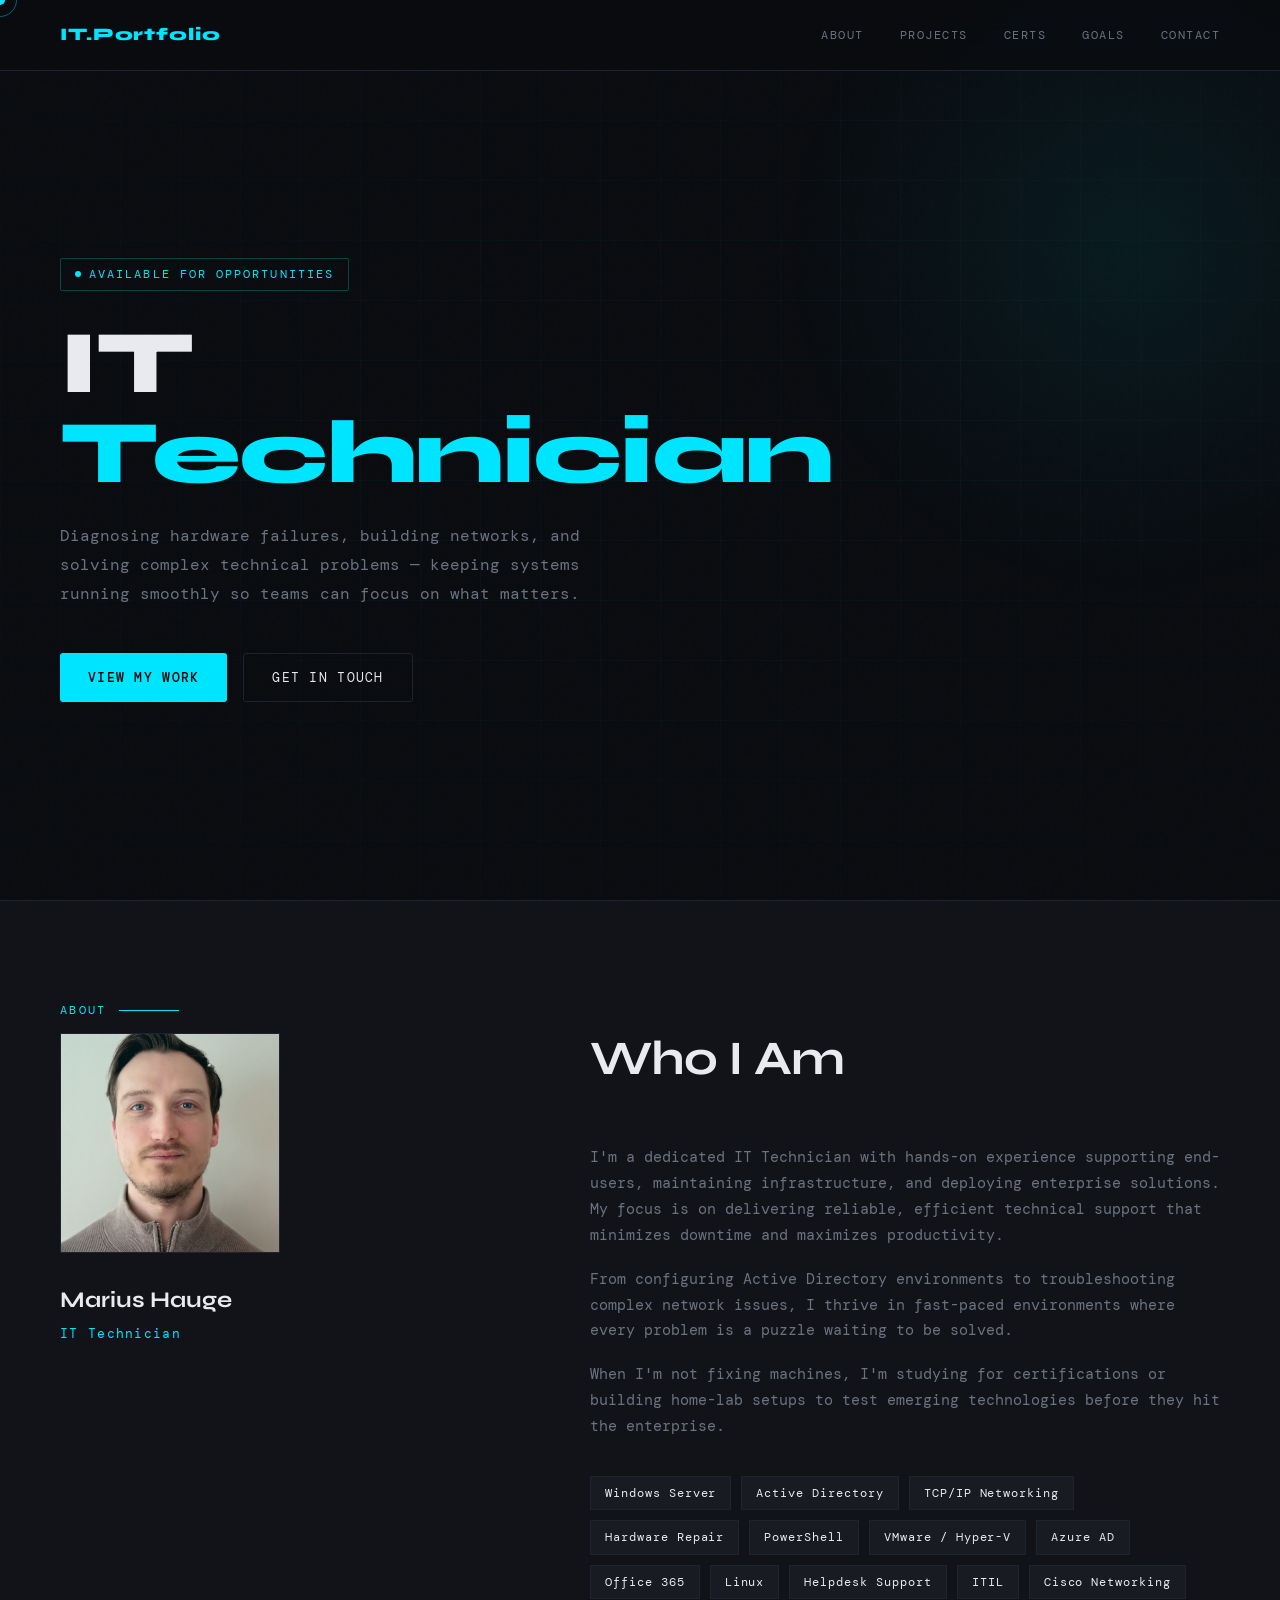
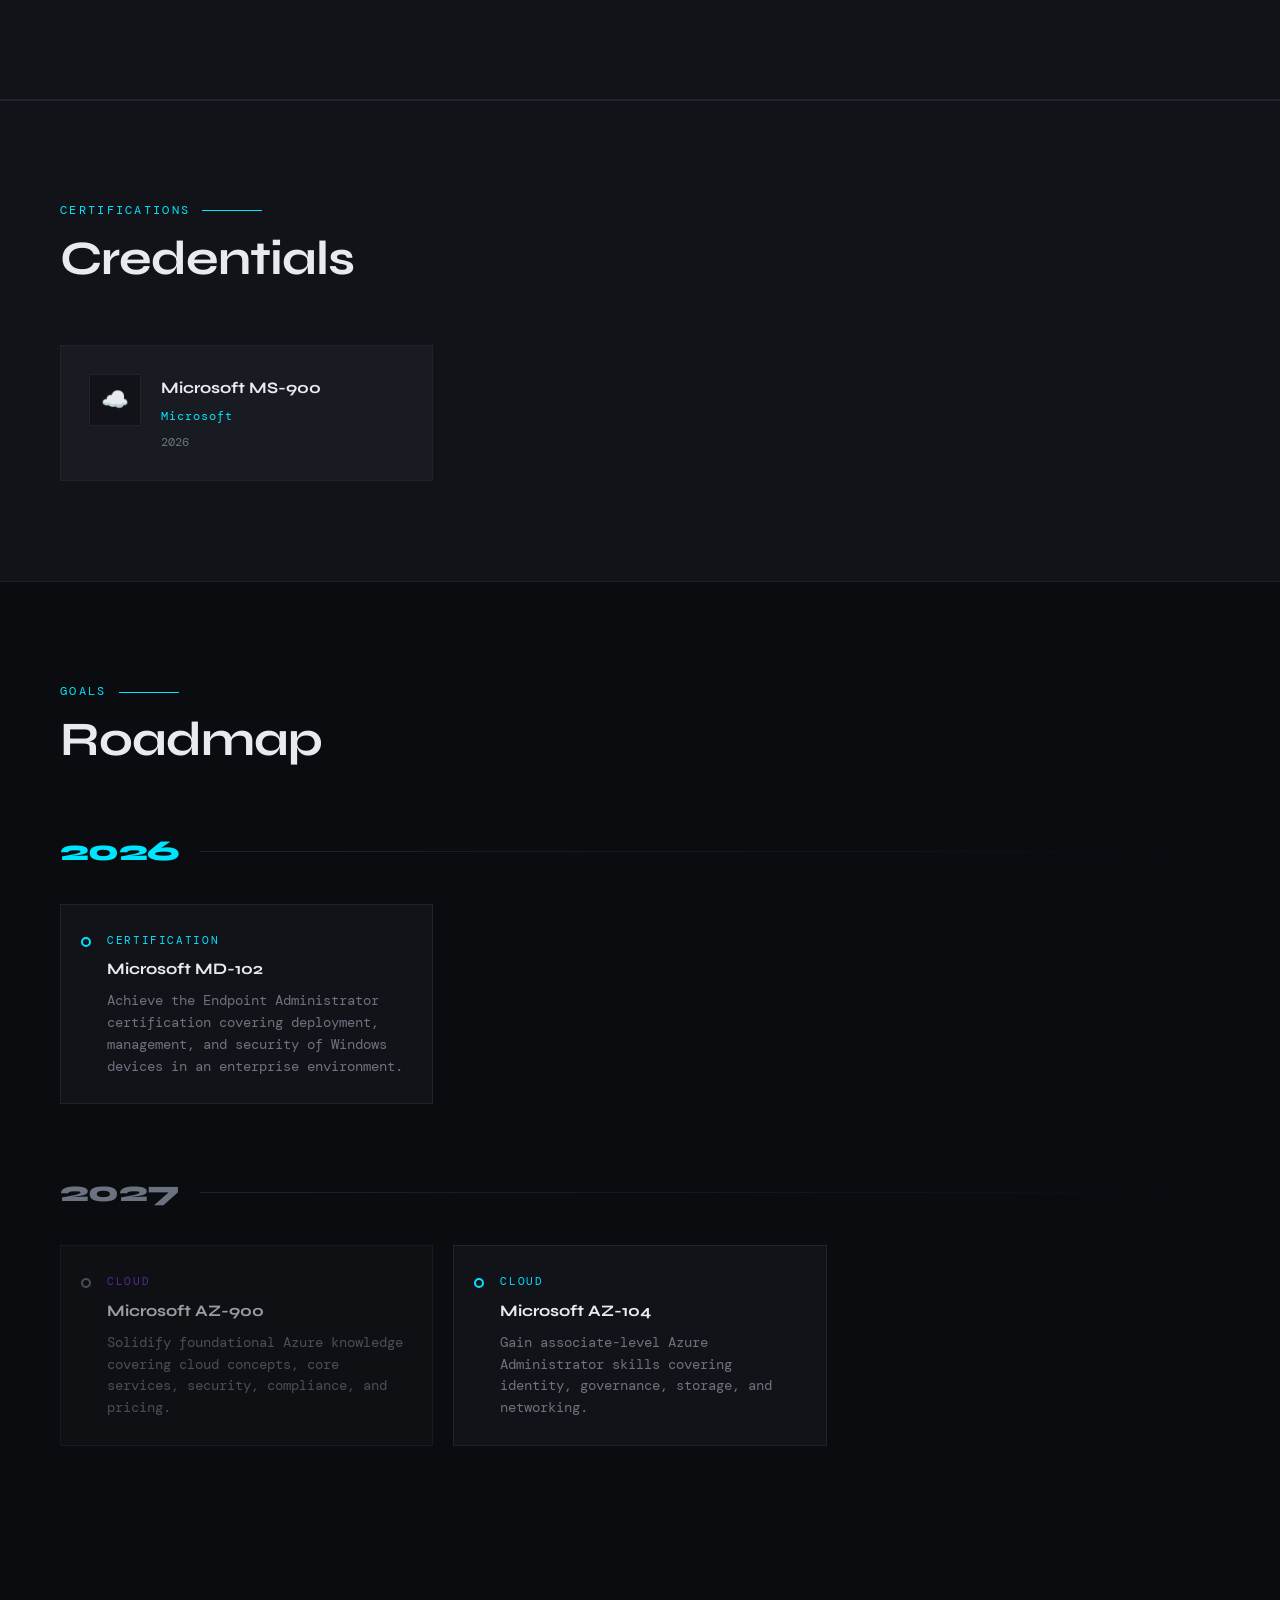
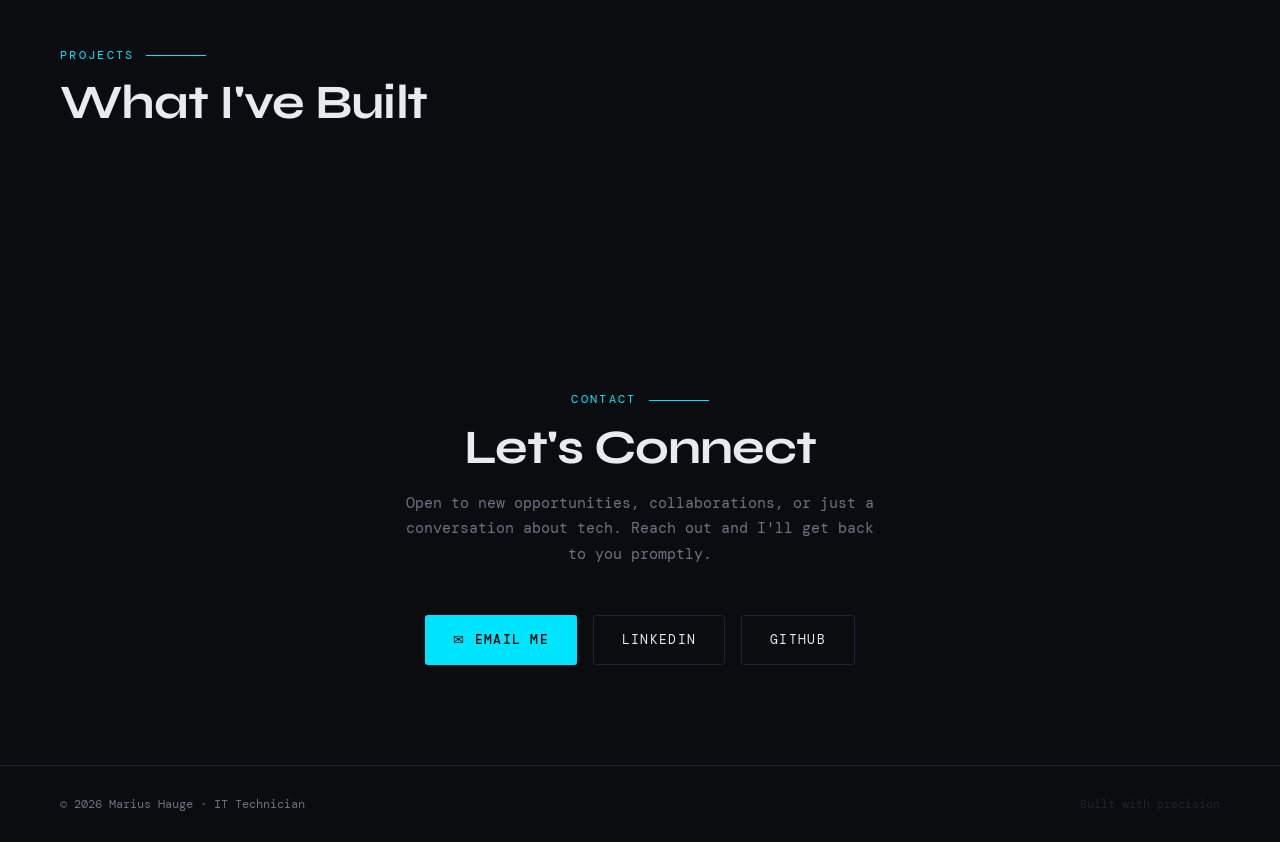
==== index.html @ 4e8713cf "Add files via upload" ====
<!DOCTYPE html>
<html lang="en">
<head>
  <meta charset="UTF-8" />
  <meta name="viewport" content="width=device-width, initial-scale=1.0"/>
  <title>IT Portfolio</title>
  <link rel="preconnect" href="https://fonts.googleapis.com">
  <link rel="preconnect" href="https://fonts.gstatic.com" crossorigin>
  <link href="https://fonts.googleapis.com/css2?family=Syne:wght@400;600;700;800&family=DM+Mono:wght@300;400;500&display=swap" rel="stylesheet">
  <link rel="stylesheet" href="style.css">
  <title>The Life of Marius</title>
  <!-- Change "your-image.png" to your actual filename -->
  <link rel="icon" type="image/x-icon" href="bilder/logo.png">
</head>
<body>

  

  <div class="cursor" id="cursor"></div>
  <div class="cursor-ring" id="cursorRing"></div>

 <!-- NAV -->
  <nav>
    <div class="nav-logo">IT.Portfolio</div>
    <ul class="nav-links">
      <li><a href="#about">About</a></li>
      <li><a href="#projects">Projects</a></li>
      <li><a href="#certificates">Certs</a></li>
      <li><a href="#goals">Goals</a></li>
      <li><a href="#contact">Contact</a></li>
    </ul>
  </nav>

  <!-- HERO -->
  <section id="hero">
    <div class="hero-grid-bg"></div>
    <div class="hero-glow"></div>
    <div class="hero-content">
      <div class="hero-tag">Available for opportunities</div>
      <h1>IT<br><span>Technician</span></h1>
      <p class="hero-sub">
        Diagnosing hardware failures, building networks, and solving complex technical problems — keeping systems running smoothly so teams can focus on what matters.
      </p>
      <div class="hero-ctas">
        <a href="#projects" class="btn btn-primary">View My Work</a>
        <a href="#contact" class="btn btn-ghost">Get in Touch</a>
      </div>
    </div>
  </section>

  <!-- ABOUT -->
  <section id="about">
    <div class="section-label">About</div>
    <div class="about-layout">
      <div class="about-left fade-up">
        <div class="avatar-box">
          <div class="avatar-placeholder"> <img src="bilder/meg.png"> </div>
        </div>
        <div class="about-name">Marius Hauge</div>
        <div class="about-title">IT Technician</div>
      </div>
      <div class="about-right fade-up">
        <h2>Who I Am</h2>
        <p>
          I'm a dedicated IT Technician with hands-on experience supporting end-users, maintaining infrastructure, and deploying enterprise solutions. My focus is on delivering reliable, efficient technical support that minimizes downtime and maximizes productivity.
        </p>
        <p>
          From configuring Active Directory environments to troubleshooting complex network issues, I thrive in fast-paced environments where every problem is a puzzle waiting to be solved.
        </p>
        <p>
          When I'm not fixing machines, I'm studying for certifications or building home-lab setups to test emerging technologies before they hit the enterprise.
        </p>
        <div class="skills-grid">
          <span class="skill-tag">Windows Server</span>
          <span class="skill-tag">Active Directory</span>
          <span class="skill-tag">TCP/IP Networking</span>
          <span class="skill-tag">Hardware Repair</span>
          <span class="skill-tag">PowerShell</span>
          <span class="skill-tag">VMware / Hyper-V</span>
          <span class="skill-tag">Azure AD</span>
          <span class="skill-tag">Office 365</span>
          <span class="skill-tag">Linux</span>
          <span class="skill-tag">Helpdesk Support</span>
          <span class="skill-tag">ITIL</span>
          <span class="skill-tag">Cisco Networking</span>
        </div>
      </div>
    </div>
  </section>


  <!-- CERTIFICATES -->
  <section id="certificates">
    <div class="section-label">Certifications</div>
    <h2>Credentials</h2>
    <div class="certs-grid">

      <!-- <div class="cert-card fade-up">
        <div class="cert-badge">🏆</div>
        <div class="cert-info">
          <h3>CompTIA A+</h3>
          <div class="cert-issuer">CompTIA</div>
          <div class="cert-year">2022</div>
        </div>
      </div> -->

      <!-- <div class="cert-card fade-up">
        <div class="cert-badge">🌐</div>
        <div class="cert-info">
          <h3>CompTIA Network+</h3>
          <div class="cert-issuer">CompTIA</div>
          <div class="cert-year">2022</div>
        </div>
      </div> -->

      <!-- <div class="cert-card fade-up">
        <div class="cert-badge">🔐</div>
        <div class="cert-info">
          <h3>CompTIA Security+</h3>
          <div class="cert-issuer">CompTIA</div>
          <div class="cert-year">2023</div>
        </div> 
      </div> -->

      <div class="cert-card fade-up">
        <div class="cert-badge">☁️</div>
        <div class="cert-info">
          <h3>Microsoft MS-900</h3>
          <div class="cert-issuer">Microsoft</div>
          <div class="cert-year">2026</div>
        </div>
      </div>

      <!-- <div class="cert-card fade-up">
        <div class="cert-badge">🖥️</div>
        <div class="cert-info">
          <h3>Microsoft MD-102</h3>
          <div class="cert-issuer">Microsoft</div>
          <div class="cert-year">2024</div>
        </div>
      </div> -->

     <!-- <div class="cert-card fade-up">
        <div class="cert-badge">📋</div>
        <div class="cert-info">
          <h3>ITIL 4 Foundation</h3>
          <div class="cert-issuer">Axelos</div>
          <div class="cert-year">2023</div>
        </div>
      </div> -->

    </div>
  </section>

   <!-- GOALS -->
  <section id="goals">
    <div class="section-label">Goals</div>
    <h2>Roadmap</h2>
    <div class="goals-years">

      <!-- 2026 -->
      <div class="goals-year fade-up">
        <div class="goals-year-header">
          <span class="goals-year-badge">2026</span>
          <div class="goals-year-line"></div>
        </div>
        <div class="goals-grid">

          <!-- <div class="goal-card">
            <div class="goal-status goal-status--in-progress"></div>
            <div class="goal-body">
              <div class="goal-category">Certification</div>
              <h3>Earn CompTIA CySA+</h3>
              <p>Level up into cybersecurity analysis — threat detection, vulnerability management, and incident response.</p>
            </div>
          </div> -->

          <div class="goal-card">
            <div class="goal-status goal-status--planned"></div>
            <div class="goal-body">
            <div class="goal-category">Certification</div>
              <h3>Microsoft MD-102</h3>
              <p>Achieve the Endpoint Administrator certification covering deployment, management, and security of Windows devices in an enterprise environment.</p>
            </div>
          </div>

          <!-- <div class="goal-card">
            <div class="goal-status goal-status--planned"></div>
            <div class="goal-body">
              <div class="goal-category">Skill</div>
              <h3>Master Scripting & Automation</h3>
              <p>Deepen PowerShell and Python skills to automate repetitive IT tasks and build internal tooling.</p>
            </div>
          </div> -->

          <!-- <div class="goal-card">
            <div class="goal-status goal-status--planned"></div>
            <div class="goal-body">
              <div class="goal-category">Project</div>
              <h3>Build a SOC Home Lab</h3>
              <p>Deploy a full SIEM stack locally using Elastic or Splunk to practice threat hunting and log analysis.</p>
            </div>
          </div> -->

        </div>
      </div>

      <!-- 2027 -->
      <div class="goals-year fade-up">
        <div class="goals-year-header">
          <span class="goals-year-badge goals-year-badge--future">2027</span>
          <div class="goals-year-line"></div>
        </div>
        <div class="goals-grid">

          <!--<div class="goal-card goal-card--future">
            <div class="goal-status goal-status--future"></div>
            <div class="goal-body">
              <div class="goal-category">Certification</div>
              <h3>CCNA — Cisco Certified</h3>
              <p>Achieve CCNA to validate advanced networking skills in routing, switching, and network security.</p>
            </div>
          </div> -->

          <div class="goal-card goal-card--future">
          <div class="goal-status goal-status--future"></div>
            <div class="goal-body">
            <div class="goal-category">Cloud</div>
            <h3>Microsoft AZ-900</h3>
            <p>Solidify foundational Azure knowledge covering cloud concepts, core services, security, compliance, and pricing.</p>
            </div>
          </div>

          <div class="goal-card">
            <div class="goal-status goal-status--planned"></div>
            <div class="goal-body">
              <div class="goal-category">Cloud</div>
              <h3>Microsoft AZ-104</h3>
              <p>Gain associate-level Azure Administrator skills covering identity, governance, storage, and networking.</p>
            </div>
          </div>

          <!-- <div class="goal-card goal-card--future">
            <div class="goal-status goal-status--future"></div>
            <div class="goal-body">
              <div class="goal-category">Career</div>
              <h3>Step into a Senior IT Role</h3>
              <p>Transition from technician to a senior systems or infrastructure engineer position with broader ownership.</p>
            </div>
          </div> -->

          <!-- <div class="goal-card goal-card--future">
            <div class="goal-status goal-status--future"></div>
            <div class="goal-body">
              <div class="goal-category">Project</div>
              <h3>Contribute to Open Source IT Tools</h3>
              <p>Give back to the community by contributing to open source monitoring, automation, or documentation projects.</p>
            </div>
          </div> -->

        </div>
      </div>

    </div>
  </section>

   <!-- PROJECTS -->
  <section id="projects">
    <div class="section-label">Projects</div>
    <h2>What I've Built</h2>
    <div class="projects-grid">

      <!-- <div class="project-card fade-up">
        <div class="project-icon">🖧</div>
        <h3>Office Network Overhaul</h3>
        <p>Redesigned and deployed a complete network infrastructure for a 50-person office, including VLAN segmentation, managed switches, and a pfSense firewall — reducing latency by 40%.</p>
        <div class="project-tags">
          <span class="project-tag">Networking</span>
          <span class="project-tag">pfSense</span>
          <span class="project-tag">VLANs</span>
        </div>
      </div> -->

      <!-- <div class="project-card fade-up">
        <div class="project-icon">🖥️</div>
        <h3>Windows Server Migration</h3>
        <p>Migrated an on-premise Windows Server 2012 environment to Windows Server 2022, including Active Directory, Group Policy, and DNS/DHCP services with zero data loss.</p>
        <div class="project-tags">
          <span class="project-tag">Windows Server</span>
          <span class="project-tag">Active Directory</span>
          <span class="project-tag">Migration</span>
        </div>
      </div> -->

      <!-- <div class="project-card fade-up">
        <div class="project-icon">☁️</div>
        <h3>Azure AD Hybrid Setup</h3>
        <p>Implemented a hybrid Azure Active Directory environment syncing on-prem accounts to the cloud, enabling SSO and conditional access policies for remote workers.</p>
        <div class="project-tags">
          <span class="project-tag">Azure AD</span>
          <span class="project-tag">Hybrid Cloud</span>
          <span class="project-tag">SSO</span>
        </div>
      </div> -->

      <!-- <div class="project-card fade-up">
        <div class="project-icon">🔒</div>
        <h3>Endpoint Security Rollout</h3>
        <p>Deployed and configured Microsoft Defender for Endpoint across 200+ devices, created automated remediation playbooks and integrated with SIEM for centralized monitoring.</p>
        <div class="project-tags">
          <span class="project-tag">Security</span>
          <span class="project-tag">Defender</span>
          <span class="project-tag">SIEM</span>
        </div>
      </div> -->

     <!-- <div class="project-card fade-up">
        <div class="project-icon">⚙️</div>
        <h3>PowerShell Automation Scripts</h3>
        <p>Built a suite of PowerShell scripts for automating user provisioning/deprovisioning, PC imaging, patch reporting, and disk cleanup — saving ~8 hours of manual work weekly.</p>
        <div class="project-tags">
          <span class="project-tag">PowerShell</span>
          <span class="project-tag">Automation</span>
          <span class="project-tag">Scripting</span>
        </div>
      </div> -->

     <!-- <div class="project-card fade-up">
        <div class="project-icon">🏠</div>
        <h3>Home Lab Environment</h3>
        <p>Built a personal home lab with Proxmox virtualisation hosting multiple VMs including pfSense, Windows Server, and various Linux distros for hands-on learning and testing.</p>
        <div class="project-tags">
          <span class="project-tag">Proxmox</span>
          <span class="project-tag">Virtualisation</span>
          <span class="project-tag">Linux</span>
        </div>
      </div> -->

    </div>
  </section>

  <!-- CONTACT -->
  <section id="contact">
    <div class="section-label" style="justify-content:center">Contact</div>
    <h2>Let's Connect</h2>
    <p class="contact-sub">
      Open to new opportunities, collaborations, or just a conversation about tech. Reach out and I'll get back to you promptly.
    </p>
    <div class="contact-links">
      <a href="mailto:mariushauge.93@gmail.com" class="btn btn-primary">✉ Email Me</a>
      <a href="https://www.linkedin.com/in/marius-hauge-39513a236/" target="_blank" class="btn btn-ghost">LinkedIn</a>
      <a href="https://github.com" target="_blank" class="btn btn-ghost">GitHub</a>
    </div>
  </section>

  <!-- FOOTER -->
  <footer>
    <span>© 2026 Marius Hauge · IT Technician</span>
    <span style="color: var(--border)">Built with precision</span>
  </footer>

  <script src="script.js"></script>
</body>
</html>
---- style.css ----
*, *::before, *::after { box-sizing: border-box; margin: 0; padding: 0; }

:root {
  --bg: #0a0c10;
  --surface: #111318;
  --surface2: #181b22;
  --border: #1f2330;
  --accent: #00e5ff;
  --accent2: #7c3aed;
  --text: #e8eaf0;
  --muted: #6b7280;
  --font-head: 'Syne', sans-serif;
  --font-mono: 'DM Mono', monospace;
}

html { scroll-behavior: smooth; }

body {
  background: var(--bg);
  color: var(--text);
  font-family: var(--font-mono);
  font-size: 15px;
  line-height: 1.7;
  cursor: none;
}

/* Custom cursor */
.cursor {
  width: 10px; height: 10px;
  background: var(--accent);
  border-radius: 50%;
  position: fixed; top: 0; left: 0;
  pointer-events: none;
  z-index: 9999;
  transition: transform 0.15s ease;
  mix-blend-mode: screen;
}
.cursor-ring {
  width: 34px; height: 34px;
  border: 1px solid rgba(0,229,255,0.4);
  border-radius: 50%;
  position: fixed; top: 0; left: 0;
  pointer-events: none;
  z-index: 9998;
  transition: transform 0.35s ease, width 0.2s, height 0.2s;
}

/* Noise overlay */
body::before {
  content: '';
  position: fixed; inset: 0;
  background-image: url("data:image/svg+xml,%3Csvg viewBox='0 0 256 256' xmlns='http://www.w3.org/2000/svg'%3E%3Cfilter id='noise'%3E%3CfeTurbulence type='fractalNoise' baseFrequency='0.9' numOctaves='4' stitchTiles='stitch'/%3E%3C/filter%3E%3Crect width='100%25' height='100%25' filter='url(%23noise)' opacity='0.04'/%3E%3C/svg%3E");
  pointer-events: none; z-index: 0; opacity: 0.3;
}

/* NAV */
nav {
  position: fixed; top: 0; left: 0; right: 0;
  z-index: 100;
  display: flex; align-items: center; justify-content: space-between;
  padding: 20px 60px;
  background: rgba(10,12,16,0.8);
  backdrop-filter: blur(20px);
  border-bottom: 1px solid var(--border);
}
.nav-logo {
  font-family: var(--font-head);
  font-size: 1.1rem;
  font-weight: 800;
  color: var(--accent);
  letter-spacing: 0.05em;
}
.nav-links { display: flex; gap: 36px; list-style: none; }
.nav-links a {
  color: var(--muted);
  text-decoration: none;
  font-size: 0.78rem;
  letter-spacing: 0.12em;
  text-transform: uppercase;
  transition: color 0.2s;
}
.nav-links a:hover { color: var(--accent); }

/* HERO */
#hero {
  min-height: 100vh;
  display: flex; align-items: center;
  padding: 120px 60px 60px;
  position: relative; overflow: hidden;
}
.hero-grid-bg {
  position: absolute; inset: 0;
  background-image:
    linear-gradient(rgba(0,229,255,0.03) 1px, transparent 1px),
    linear-gradient(90deg, rgba(0,229,255,0.03) 1px, transparent 1px);
  background-size: 60px 60px;
  mask-image: radial-gradient(ellipse 80% 80% at 50% 50%, black 30%, transparent 100%);
}
.hero-glow {
  position: absolute;
  width: 700px; height: 700px;
  background: radial-gradient(circle, rgba(0,229,255,0.07) 0%, transparent 70%);
  top: -100px; right: -200px;
  pointer-events: none;
}
.hero-content { position: relative; max-width: 780px; }
.hero-tag {
  display: inline-flex; align-items: center; gap: 8px;
  font-size: 0.72rem; letter-spacing: 0.18em; text-transform: uppercase;
  color: var(--accent); margin-bottom: 28px;
  border: 1px solid rgba(0,229,255,0.25);
  padding: 6px 14px; border-radius: 2px;
}
.hero-tag::before {
  content: ''; width: 6px; height: 6px;
  background: var(--accent); border-radius: 50%;
  animation: pulse 2s infinite;
}
@keyframes pulse {
  0%, 100% { opacity: 1; transform: scale(1); }
  50% { opacity: 0.4; transform: scale(0.8); }
}
h1 {
  font-family: var(--font-head);
  font-size: clamp(3rem, 7vw, 6rem);
  font-weight: 800;
  line-height: 1.0;
  letter-spacing: -0.02em;
  margin-bottom: 24px;
}
h1 span { color: var(--accent); }
.hero-sub {
  color: var(--muted);
  font-size: 1rem;
  max-width: 520px;
  margin-bottom: 44px;
  line-height: 1.8;
}
.hero-ctas { display: flex; gap: 16px; flex-wrap: wrap; }
.btn {
  display: inline-flex; align-items: center; gap: 8px;
  padding: 13px 28px;
  font-family: var(--font-mono);
  font-size: 0.8rem;
  letter-spacing: 0.1em;
  text-transform: uppercase;
  text-decoration: none;
  border-radius: 3px;
  transition: all 0.2s;
  cursor: none;
}
.btn-primary {
  background: var(--accent);
  color: #000;
  font-weight: 500;
}
.btn-primary:hover { background: #33ecff; transform: translateY(-2px); box-shadow: 0 8px 30px rgba(0,229,255,0.25); }
.btn-ghost {
  background: transparent;
  color: var(--text);
  border: 1px solid var(--border);
}
.btn-ghost:hover { border-color: var(--accent); color: var(--accent); transform: translateY(-2px); }

/* SECTIONS */
section { padding: 100px 60px; position: relative; }
.section-label {
  font-size: 0.72rem; letter-spacing: 0.2em;
  text-transform: uppercase; color: var(--accent);
  margin-bottom: 12px; display: flex; align-items: center; gap: 12px;
}
.section-label::after {
  content: ''; flex: 1; max-width: 60px; height: 1px; background: var(--accent);
}
h2 {
  font-family: var(--font-head);
  font-size: clamp(2rem, 4vw, 3rem);
  font-weight: 700;
  line-height: 1.1;
  margin-bottom: 60px;
  letter-spacing: -0.02em;
}

/* ABOUT */
#about { background: var(--surface); border-top: 1px solid var(--border); border-bottom: 1px solid var(--border); }
.about-layout {
  display: grid;
  grid-template-columns: 1fr 1.4fr;
  gap: 80px;
  align-items: start;
}
.about-left { position: sticky; top: 120px; }
.avatar-box {
  width: 220px; height: 220px;
  border: 1px solid var(--border);
  position: relative;
  margin-bottom: 28px;
  overflow: hidden;
}
.avatar-box::after {
  content: '';
  position: absolute; inset: 0;
  background: linear-gradient(135deg, rgba(0,229,255,0.1), transparent);
}
.avatar-placeholder {
  width: 100%; height: 100%;
  background: var(--surface2);
  display: flex; align-items: center; justify-content: center;
  font-size: 5rem; color: var(--border);
}
.about-name {
  font-family: var(--font-head);
  font-size: 1.4rem; font-weight: 700;
  margin-bottom: 4px;
}
.about-title { color: var(--accent); font-size: 0.82rem; letter-spacing: 0.1em; }
.about-right p { color: var(--muted); margin-bottom: 18px; font-size: 0.95rem; }
.skills-grid {
  display: flex; flex-wrap: wrap; gap: 10px;
  margin-top: 36px;
}
.skill-tag {
  background: var(--surface2);
  border: 1px solid var(--border);
  color: var(--text);
  font-size: 0.75rem;
  padding: 6px 14px;
  letter-spacing: 0.08em;
  transition: border-color 0.2s, color 0.2s;
}
.skill-tag:hover { border-color: var(--accent); color: var(--accent); }


/* CERTIFICATES */
#certificates { background: var(--surface); border-top: 1px solid var(--border); border-bottom: 1px solid var(--border); }
.certs-grid {
  display: grid;
  grid-template-columns: repeat(auto-fill, minmax(300px, 1fr));
  gap: 20px;
}
.cert-card {
  background: var(--surface2);
  border: 1px solid var(--border);
  padding: 28px;
  display: flex; gap: 20px; align-items: flex-start;
  transition: border-color 0.3s, transform 0.3s;
  position: relative; overflow: hidden;
}
.cert-card:hover { border-color: rgba(0,229,255,0.3); transform: translateY(-3px); }
.cert-badge {
  min-width: 52px; height: 52px;
  background: var(--surface);
  border: 1px solid var(--border);
  display: flex; align-items: center; justify-content: center;
  font-size: 1.4rem;
}
.cert-info h3 {
  font-family: var(--font-head);
  font-size: 1rem; font-weight: 700; margin-bottom: 4px;
}
.cert-issuer { color: var(--accent); font-size: 0.75rem; letter-spacing: 0.08em; margin-bottom: 6px; }
.cert-year { color: var(--muted); font-size: 0.75rem; }

/* GOALS */
#goals {}
.goals-years { display: flex; flex-direction: column; gap: 64px; }

.goals-year-header {
  display: flex; align-items: center; gap: 20px;
  margin-bottom: 28px;
}
.goals-year-badge {
  font-family: var(--font-head);
  font-size: 1.8rem; font-weight: 800;
  color: var(--accent);
  letter-spacing: -0.02em;
  white-space: nowrap;
}
.goals-year-badge--future { color: var(--muted); }
.goals-year-line {
  flex: 1; height: 1px;
  background: linear-gradient(90deg, var(--border), transparent);
}

.goals-grid {
  display: grid;
  grid-template-columns: repeat(auto-fill, minmax(300px, 1fr));
  gap: 20px;
}

.goal-card {
  background: var(--surface);
  border: 1px solid var(--border);
  padding: 26px 26px 26px 20px;
  display: flex; gap: 16px; align-items: flex-start;
  position: relative; overflow: hidden;
  transition: border-color 0.3s, transform 0.3s;
}
.goal-card:hover { border-color: rgba(0,229,255,0.3); transform: translateY(-3px); }
.goal-card--future { opacity: 0.65; }
.goal-card--future:hover { opacity: 1; border-color: rgba(124,58,237,0.4); }

.goal-status {
  min-width: 10px; height: 10px;
  border-radius: 50%;
  margin-top: 6px;
}
.goal-status--in-progress {
  background: var(--accent);
  box-shadow: 0 0 8px rgba(0,229,255,0.6);
  animation: pulse 2s infinite;
}
.goal-status--planned {
  background: transparent;
  border: 2px solid var(--accent);
}
.goal-status--future {
  background: transparent;
  border: 2px solid var(--muted);
}

.goal-body { flex: 1; }
.goal-category {
  font-size: 0.68rem; letter-spacing: 0.15em;
  text-transform: uppercase; color: var(--accent);
  margin-bottom: 6px;
}
.goal-card--future .goal-category { color: var(--accent2); }
.goal-card h3 {
  font-family: var(--font-head);
  font-size: 1rem; font-weight: 700;
  margin-bottom: 8px;
}
.goal-card p { color: var(--muted); font-size: 0.85rem; line-height: 1.6; }

/* PROJECTS */
.projects-grid {
  display: grid;
  grid-template-columns: repeat(auto-fill, minmax(340px, 1fr));
  gap: 24px;
}
.project-card {
  background: var(--surface);
  border: 1px solid var(--border);
  padding: 32px;
  position: relative;
  overflow: hidden;
  transition: border-color 0.3s, transform 0.3s;
}
.project-card::before {
  content: '';
  position: absolute; top: 0; left: 0; right: 0;
  height: 2px;
  background: linear-gradient(90deg, var(--accent), var(--accent2));
  transform: scaleX(0);
  transform-origin: left;
  transition: transform 0.4s ease;
}
.project-card:hover::before { transform: scaleX(1); }
.project-card:hover { border-color: rgba(0,229,255,0.3); transform: translateY(-4px); }
.project-icon {
  font-size: 2rem; margin-bottom: 20px;
  width: 56px; height: 56px;
  display: flex; align-items: center; justify-content: center;
  background: var(--surface2);
  border: 1px solid var(--border);
}
.project-card h3 {
  font-family: var(--font-head);
  font-size: 1.15rem; font-weight: 700;
  margin-bottom: 10px;
}
.project-card p { color: var(--muted); font-size: 0.88rem; margin-bottom: 20px; line-height: 1.7; }
.project-tags { display: flex; flex-wrap: wrap; gap: 8px; }
.project-tag {
  font-size: 0.68rem; letter-spacing: 0.1em;
  text-transform: uppercase;
  color: var(--accent);
  border: 1px solid rgba(0,229,255,0.2);
  padding: 3px 10px;
}


/* CONTACT */
#contact { text-align: center; }
#contact h2 { margin-bottom: 16px; }
.contact-sub { color: var(--muted); max-width: 480px; margin: 0 auto 48px; }
.contact-links {
  display: flex; gap: 16px; justify-content: center; flex-wrap: wrap;
}

/* FOOTER */
footer {
  border-top: 1px solid var(--border);
  padding: 28px 60px;
  display: flex; align-items: center; justify-content: space-between;
  color: var(--muted); font-size: 0.75rem;
}

/* ANIMATIONS */
.fade-up {
  opacity: 0; transform: translateY(30px);
  transition: opacity 0.6s ease, transform 0.6s ease;
}
.fade-up.visible { opacity: 1; transform: none; }

/* RESPONSIVE */
@media (max-width: 768px) {
  nav { padding: 18px 24px; }
  section { padding: 72px 24px; }
  #hero { padding: 100px 24px 60px; }
  .about-layout { grid-template-columns: 1fr; gap: 40px; }
  .about-left { position: static; }
  footer { flex-direction: column; gap: 10px; text-align: center; }
  .nav-links { gap: 20px; }
}
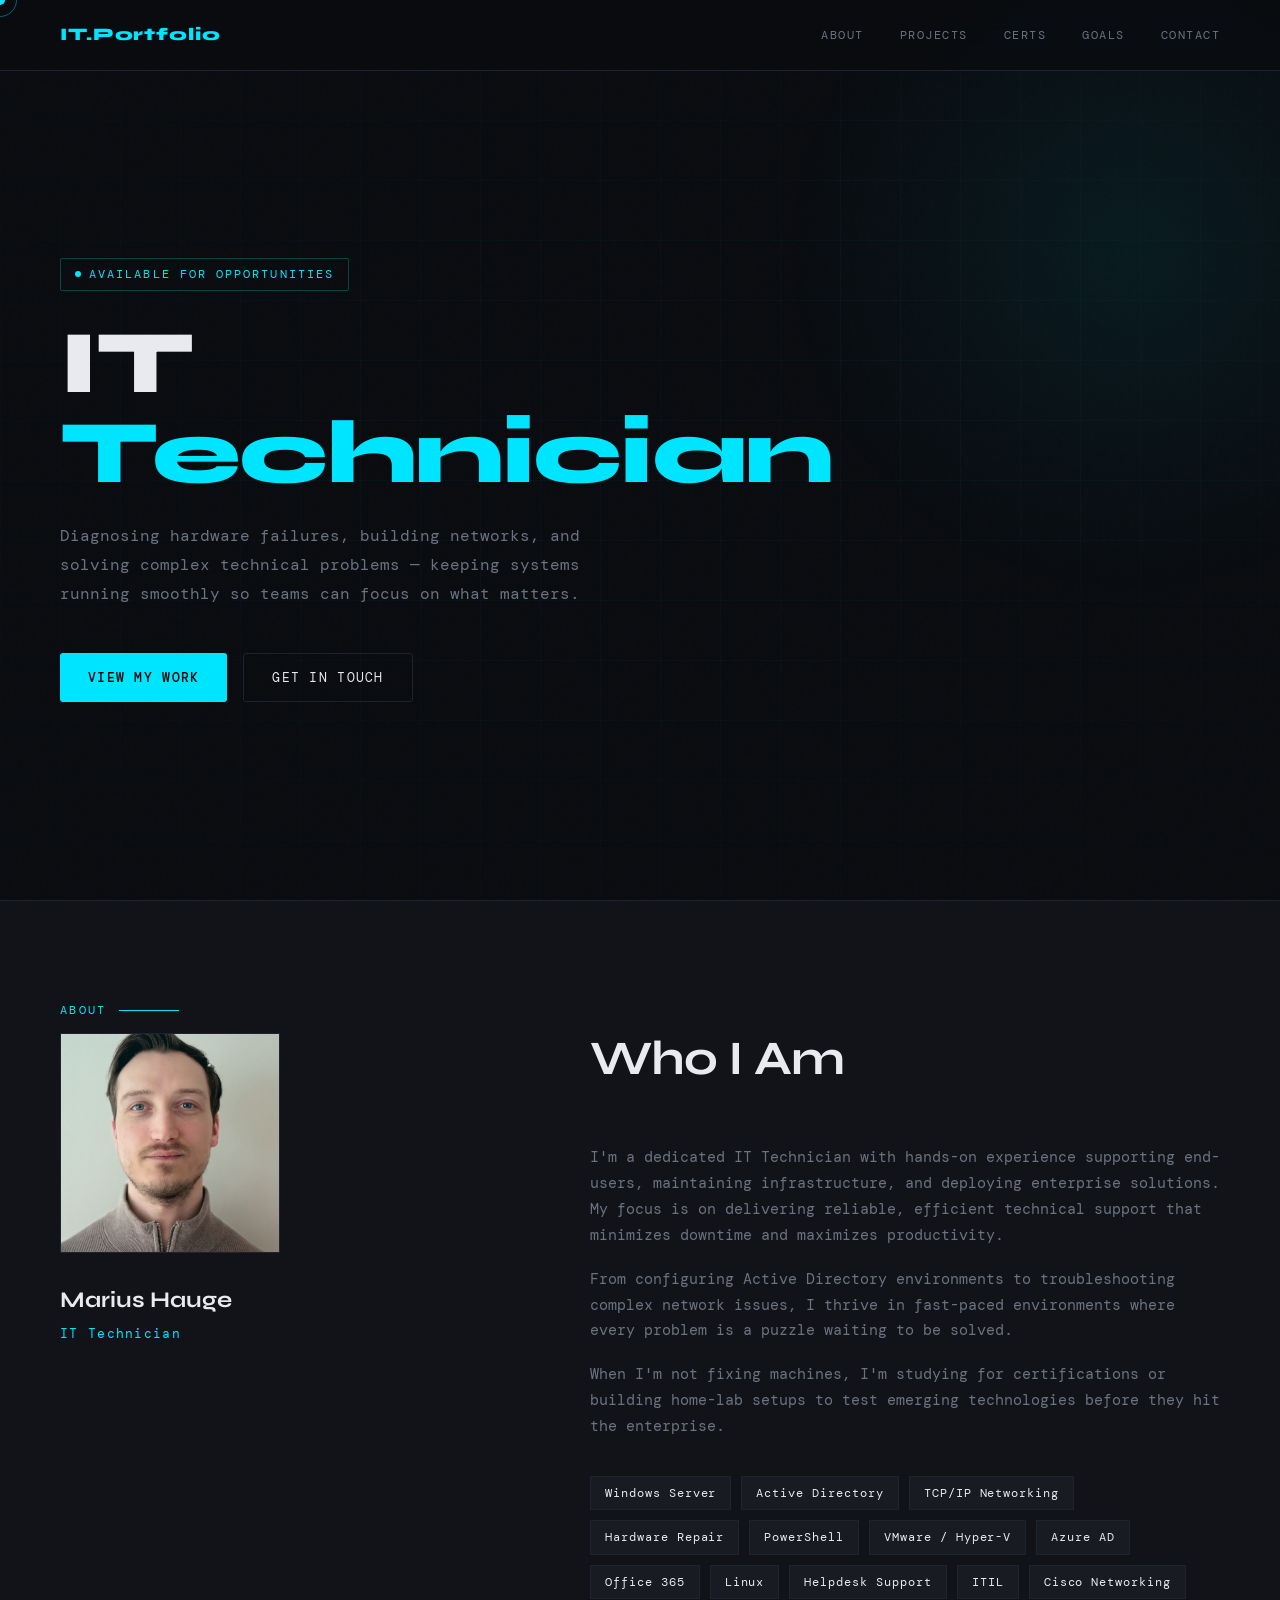
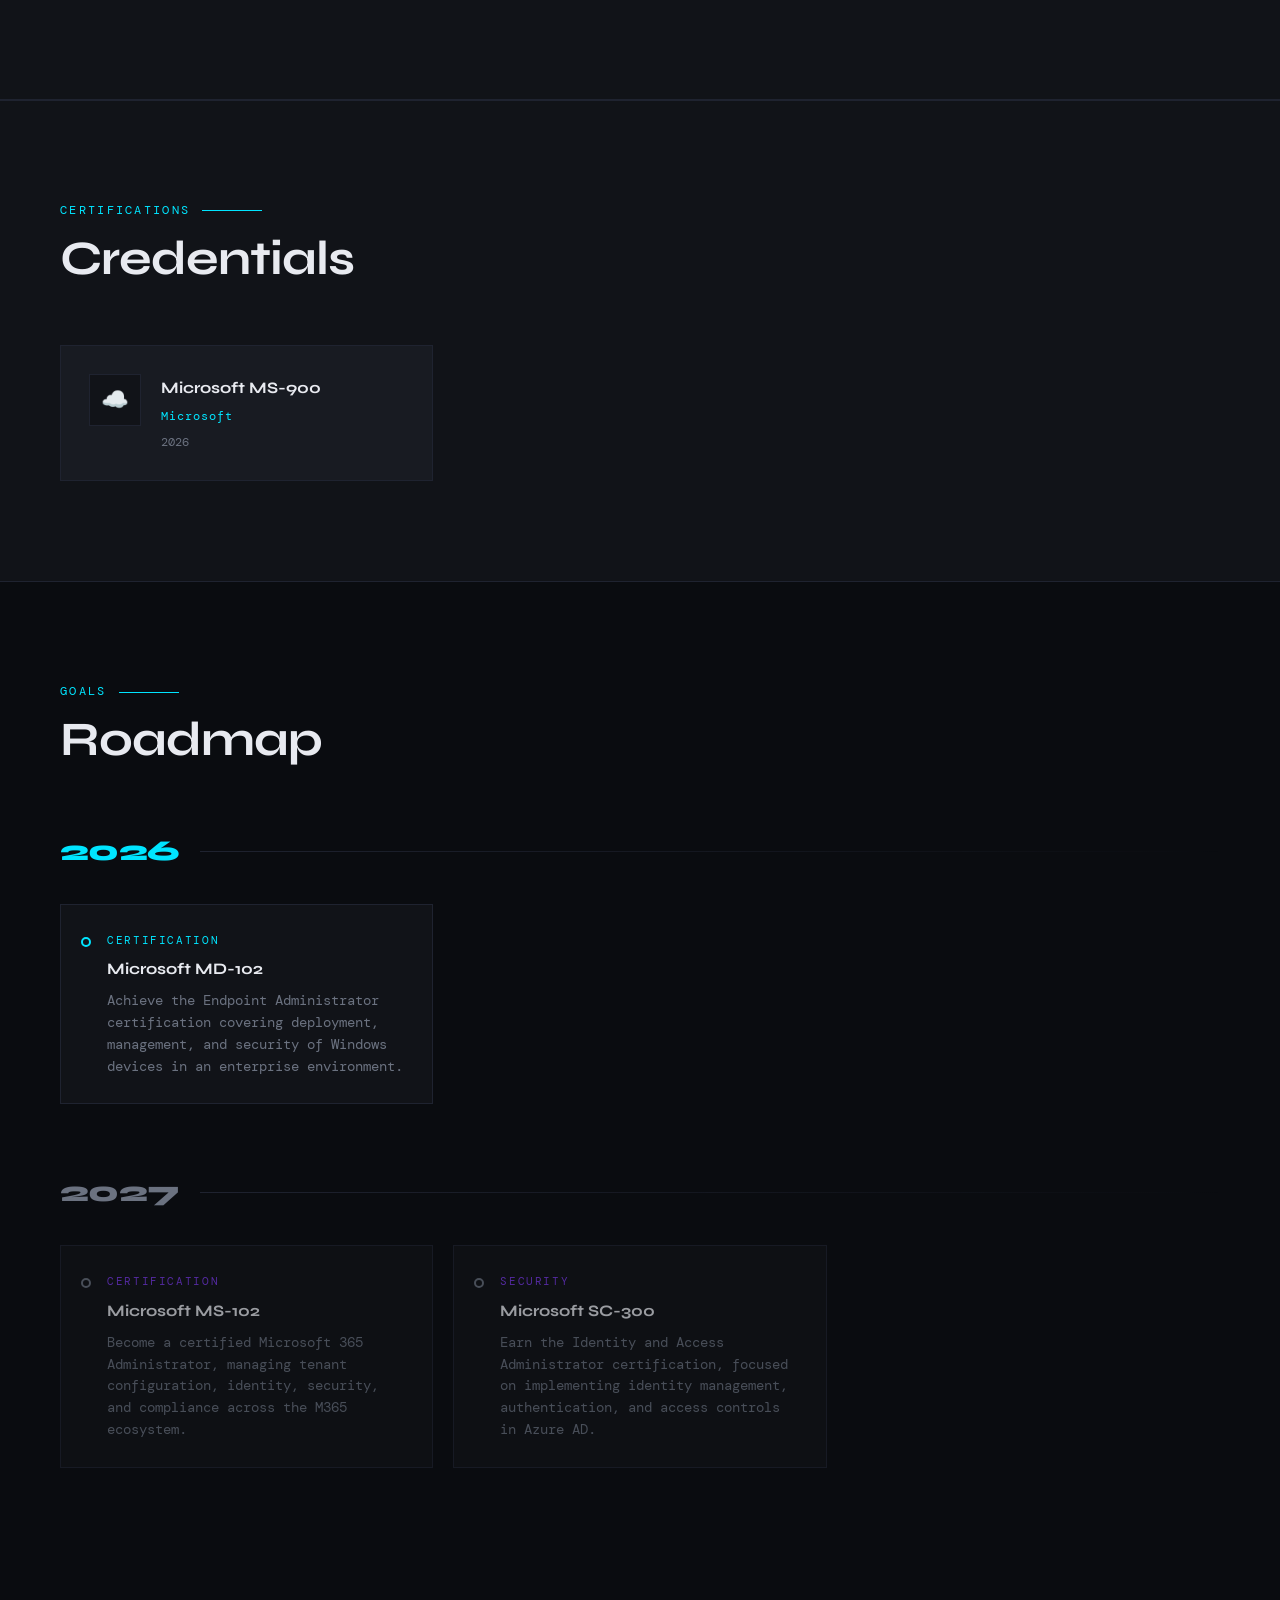
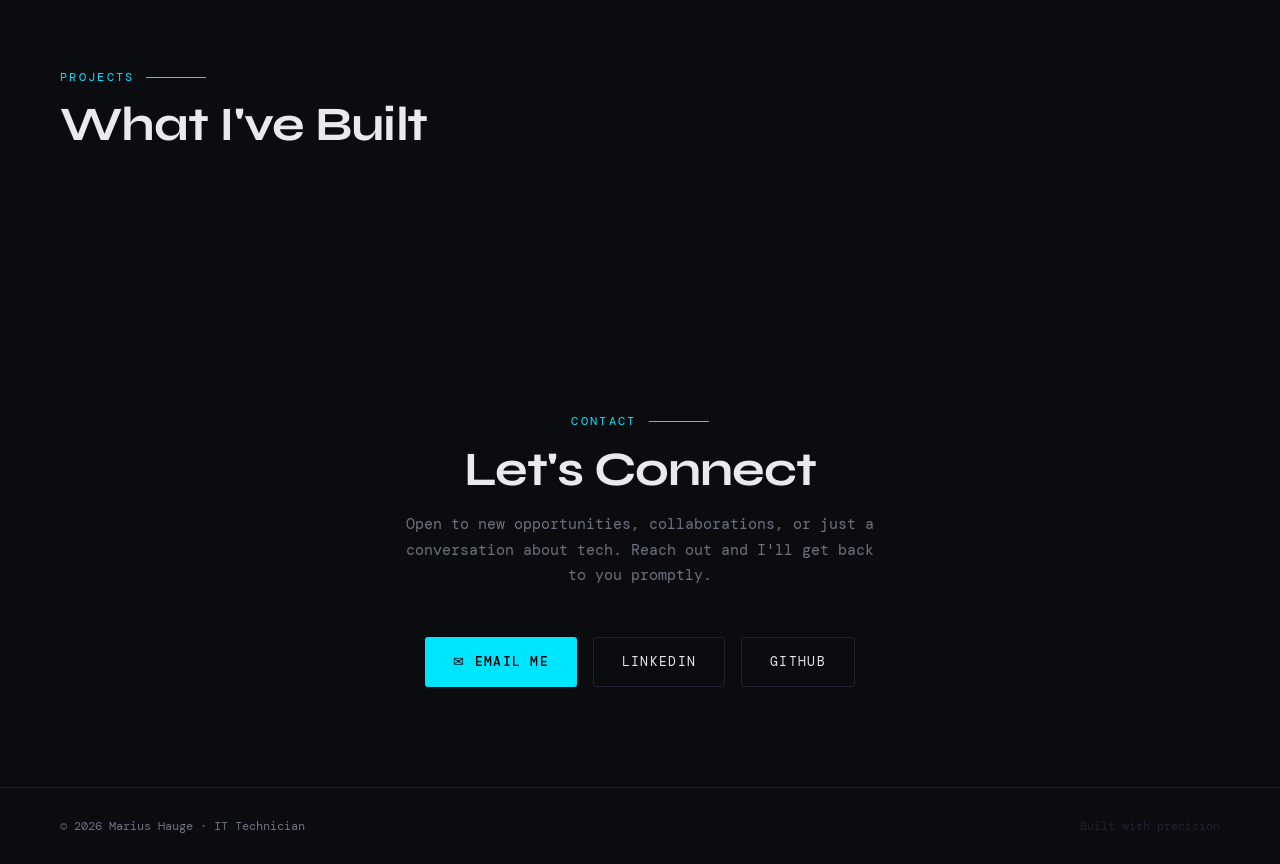
==== commit eb7201f8: "Add files via upload" ====
--- a/index.html
+++ b/index.html
@@ -13,8 +13,6 @@
   <link rel="icon" type="image/x-icon" href="bilder/logo.png">
 </head>
 <body>
-
-  
 
   <div class="cursor" id="cursor"></div>
   <div class="cursor-ring" id="cursorRing"></div>
@@ -223,22 +221,40 @@
           </div> -->
 
           <div class="goal-card goal-card--future">
+            <div class="goal-status goal-status--future"></div>
+            <div class="goal-body">
+            <div class="goal-category">Certification</div>
+            <h3>Microsoft MS-102</h3>
+            <p>Become a certified Microsoft 365 Administrator, managing tenant configuration, identity, security, and compliance across the M365 ecosystem.</p>
+          </div>
+            </div>
+
+            <div class="goal-card goal-card--future">
+              <div class="goal-status goal-status--future"></div>
+              <div class="goal-body">
+              <div class="goal-category">Security</div>
+              <h3>Microsoft SC-300</h3>
+              <p>Earn the Identity and Access Administrator certification, focused on implementing identity management, authentication, and access controls in Azure AD.</p>
+              </div>
+            </div>
+
+           <!-- <div class="goal-card goal-card--future">
           <div class="goal-status goal-status--future"></div>
             <div class="goal-body">
             <div class="goal-category">Cloud</div>
             <h3>Microsoft AZ-900</h3>
             <p>Solidify foundational Azure knowledge covering cloud concepts, core services, security, compliance, and pricing.</p>
             </div>
-          </div>
-
-          <div class="goal-card">
+          </div> -->
+
+          <!-- <div class="goal-card">
             <div class="goal-status goal-status--planned"></div>
             <div class="goal-body">
               <div class="goal-category">Cloud</div>
               <h3>Microsoft AZ-104</h3>
               <p>Gain associate-level Azure Administrator skills covering identity, governance, storage, and networking.</p>
             </div>
-          </div>
+          </div> -->
 
           <!-- <div class="goal-card goal-card--future">
             <div class="goal-status goal-status--future"></div>
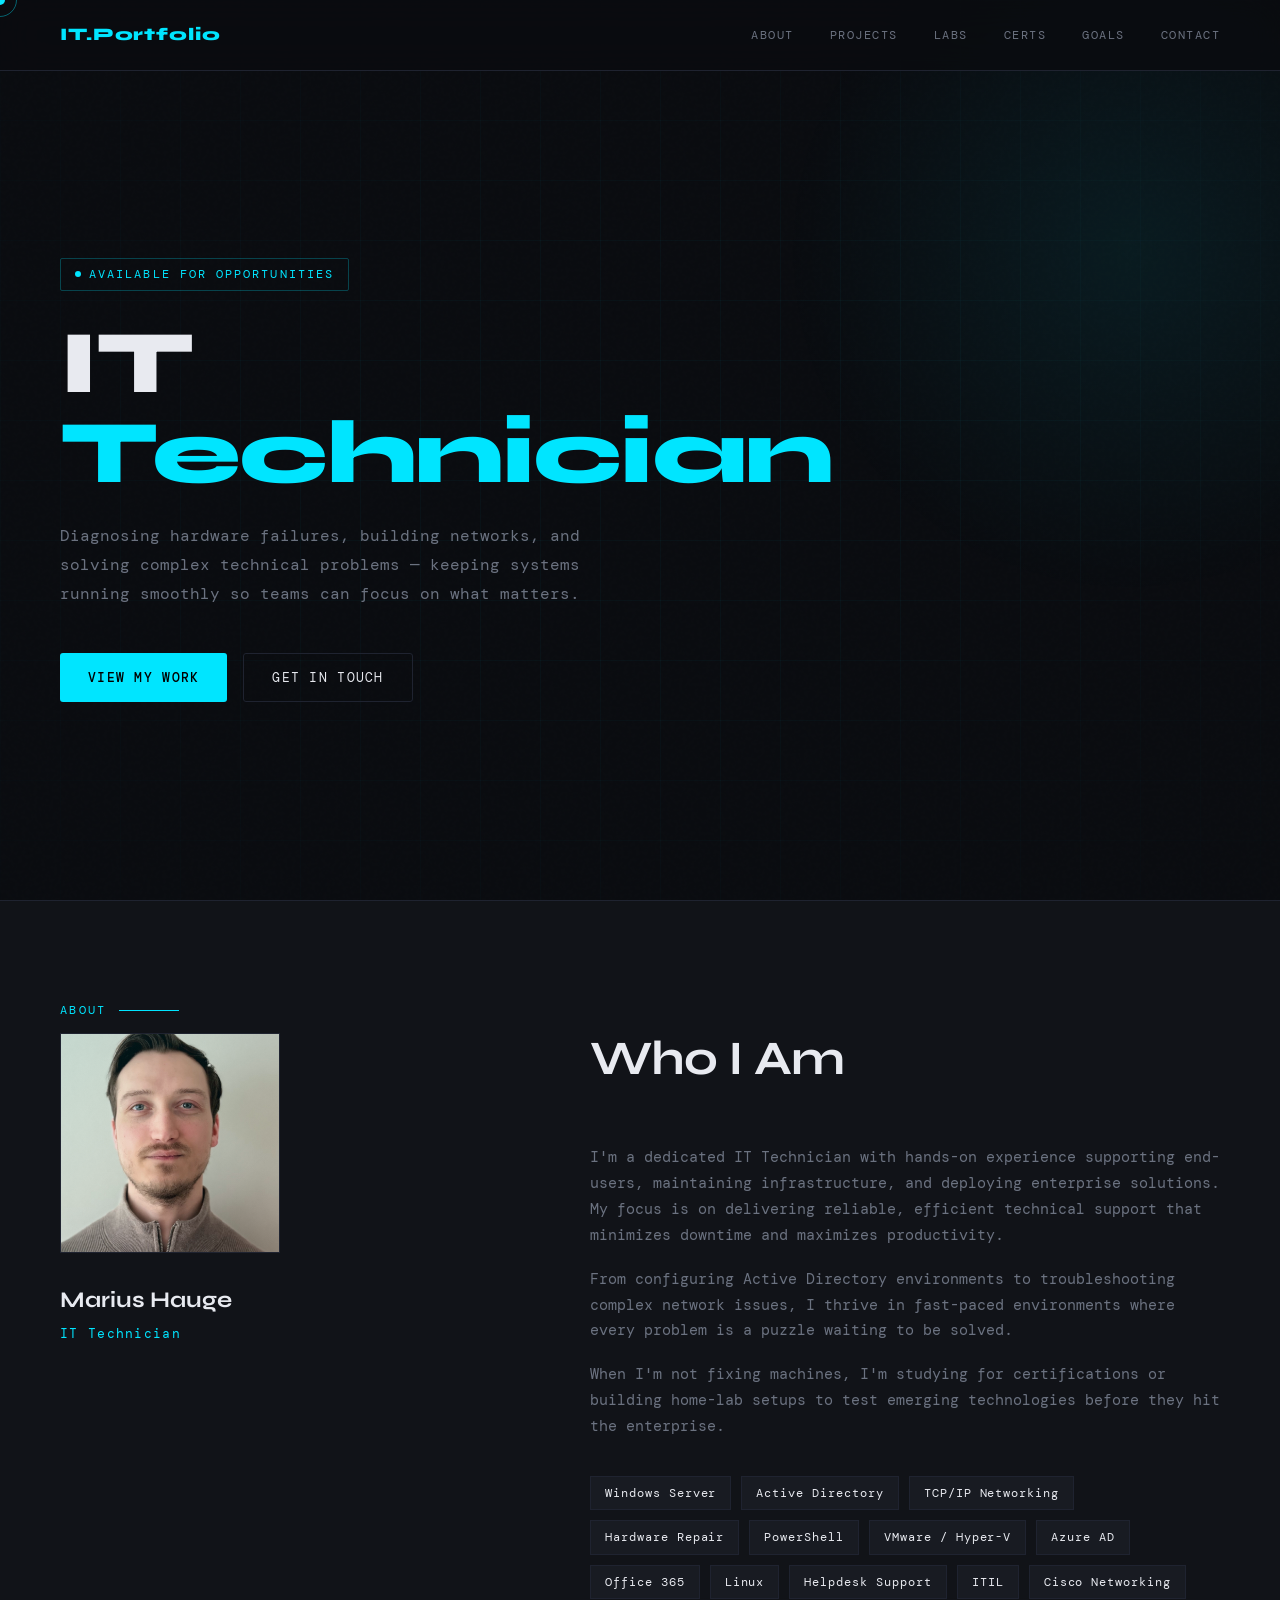
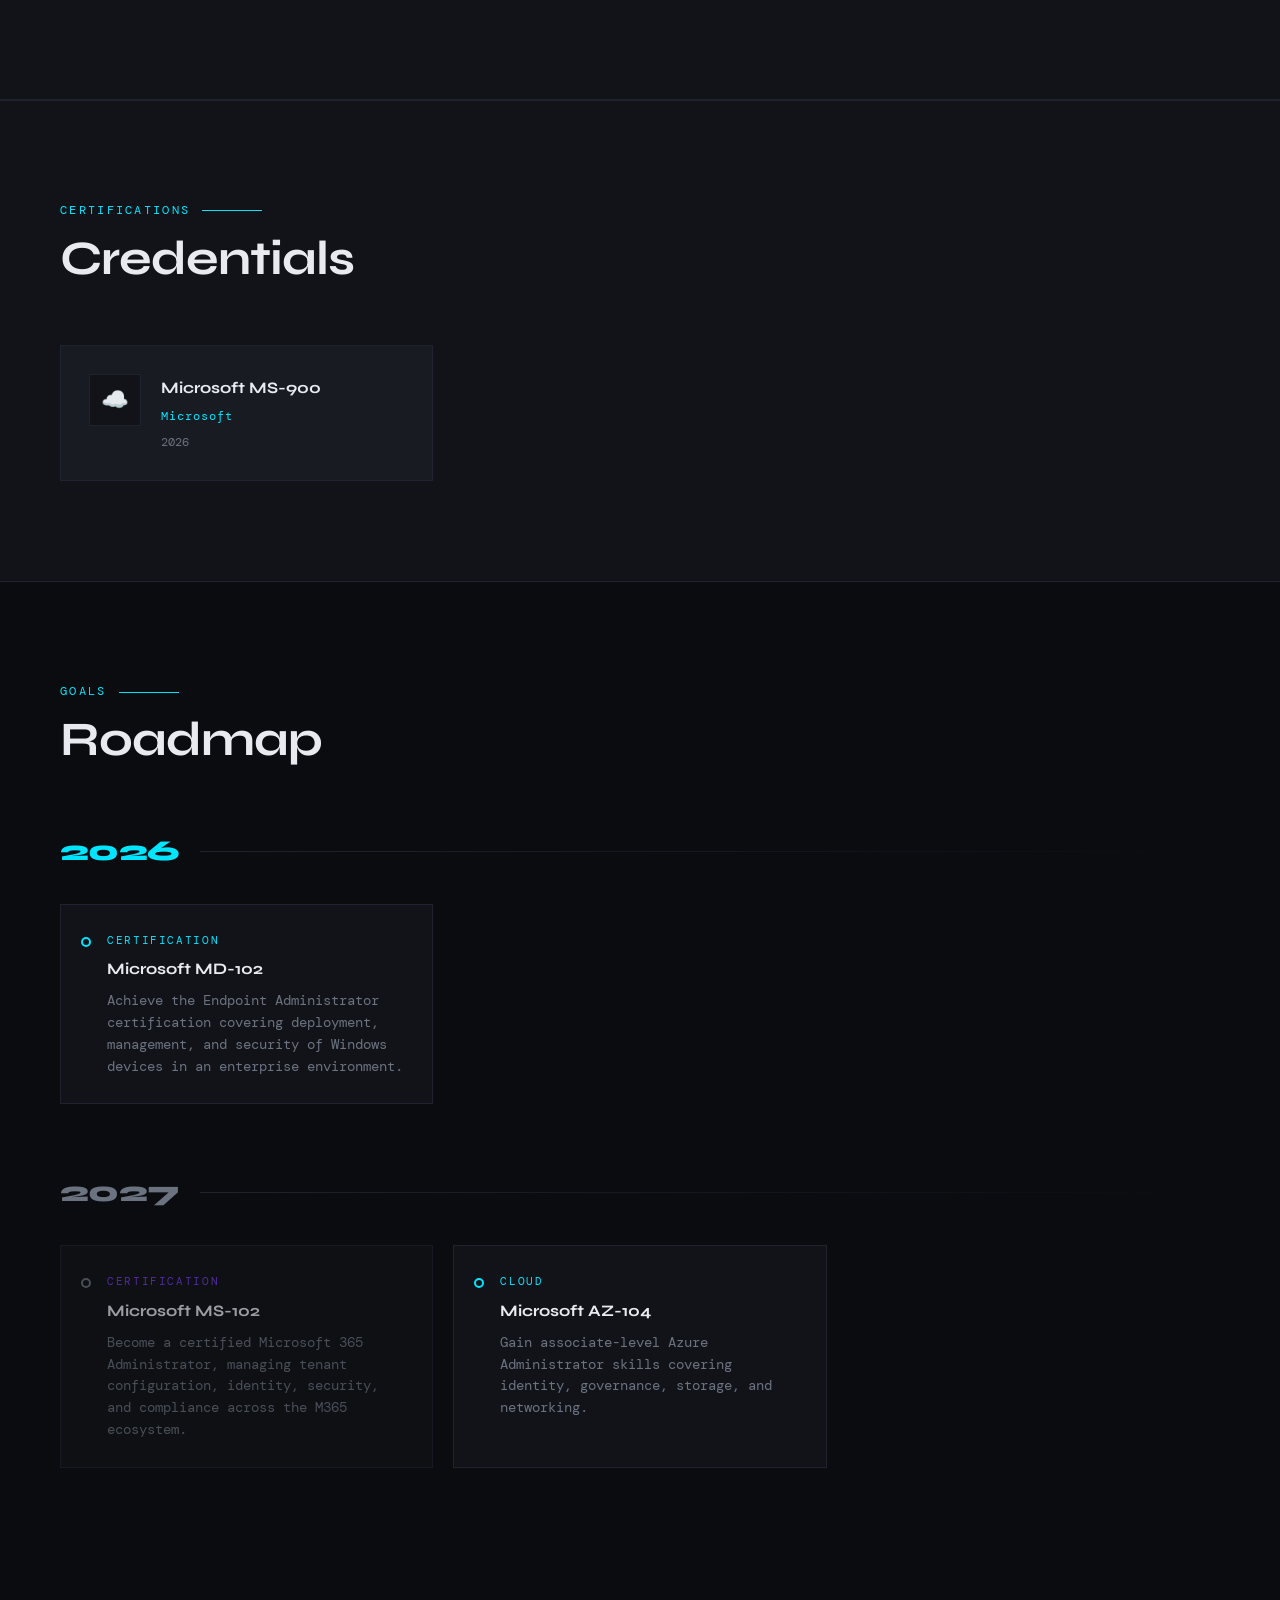
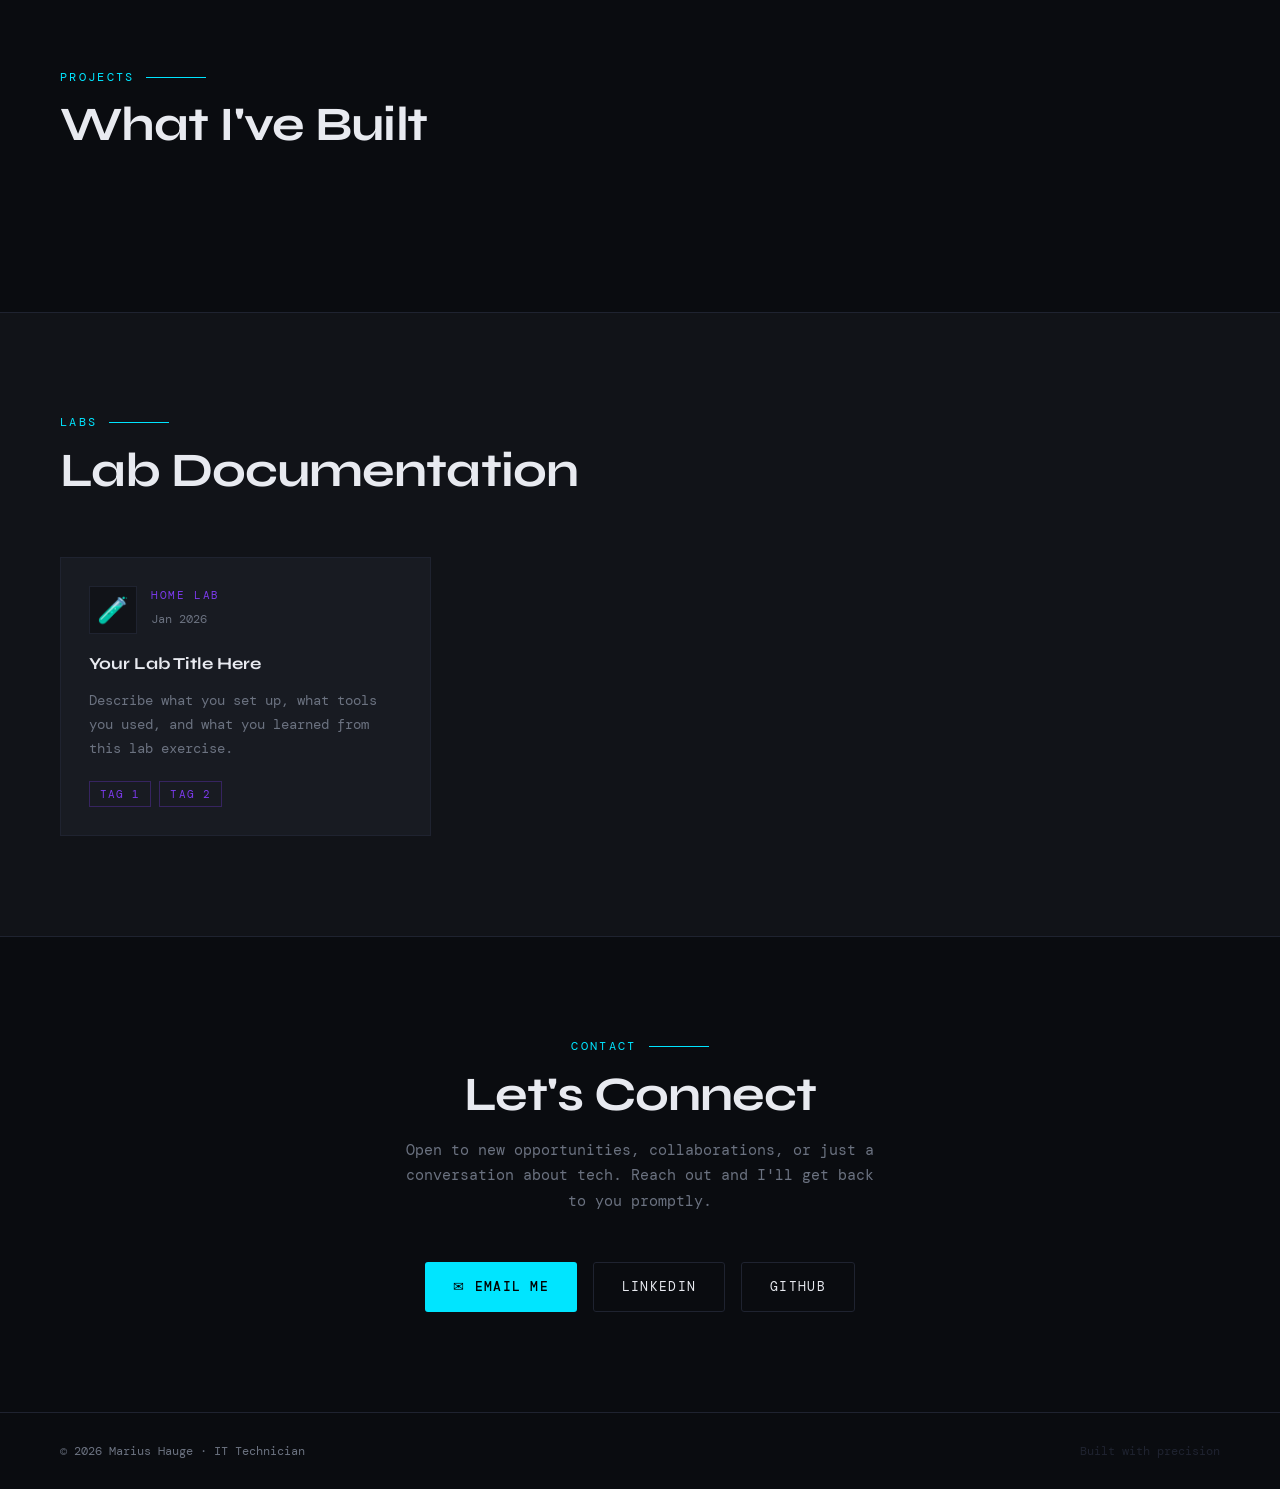
==== commit 46dac274: "Add files via upload" ====
--- a/index.html
+++ b/index.html
@@ -23,6 +23,7 @@
     <ul class="nav-links">
       <li><a href="#about">About</a></li>
       <li><a href="#projects">Projects</a></li>
+      <li><a href="#labs">Labs</a></li>
       <li><a href="#certificates">Certs</a></li>
       <li><a href="#goals">Goals</a></li>
       <li><a href="#contact">Contact</a></li>
@@ -229,14 +230,14 @@
           </div>
             </div>
 
-            <div class="goal-card goal-card--future">
+           <!-- <div class="goal-card goal-card--future">
               <div class="goal-status goal-status--future"></div>
               <div class="goal-body">
               <div class="goal-category">Security</div>
               <h3>Microsoft SC-300</h3>
               <p>Earn the Identity and Access Administrator certification, focused on implementing identity management, authentication, and access controls in Azure AD.</p>
               </div>
-            </div>
+            </div>  -->
 
            <!-- <div class="goal-card goal-card--future">
           <div class="goal-status goal-status--future"></div>
@@ -247,14 +248,14 @@
             </div>
           </div> -->
 
-          <!-- <div class="goal-card">
+          <div class="goal-card">
             <div class="goal-status goal-status--planned"></div>
             <div class="goal-body">
               <div class="goal-category">Cloud</div>
               <h3>Microsoft AZ-104</h3>
               <p>Gain associate-level Azure Administrator skills covering identity, governance, storage, and networking.</p>
             </div>
-          </div> -->
+          </div>
 
           <!-- <div class="goal-card goal-card--future">
             <div class="goal-status goal-status--future"></div>
@@ -351,6 +352,31 @@
           <span class="project-tag">Linux</span>
         </div>
       </div> -->
+
+    </div>
+  </section>
+
+  <!-- LABS -->
+  <section id="labs">
+    <div class="section-label">Labs</div>
+    <h2>Lab Documentation</h2>
+    <div class="labs-grid">
+
+      <div class="lab-card fade-up">
+        <div class="lab-header">
+          <div class="lab-icon">🧪</div>
+          <div class="lab-meta">
+            <div class="lab-category">Home Lab</div>
+            <div class="lab-date">Jan 2026</div>
+          </div>
+        </div>
+        <h3>Your Lab Title Here</h3>
+        <p>Describe what you set up, what tools you used, and what you learned from this lab exercise.</p>
+        <div class="lab-tags">
+          <span class="lab-tag">Tag 1</span>
+          <span class="lab-tag">Tag 2</span>
+        </div>
+      </div>
 
     </div>
   </section>
--- a/style.css
+++ b/style.css
@@ -380,6 +380,63 @@
   padding: 3px 10px;
 }
 
+/* LABS */
+#labs { background: var(--surface); border-top: 1px solid var(--border); border-bottom: 1px solid var(--border); }
+.labs-grid {
+  display: grid;
+  grid-template-columns: repeat(auto-fill, minmax(340px, 1fr));
+  gap: 24px;
+}
+.lab-card {
+  background: var(--surface2);
+  border: 1px solid var(--border);
+  padding: 28px;
+  position: relative; overflow: hidden;
+  transition: border-color 0.3s, transform 0.3s;
+}
+.lab-card::before {
+  content: '';
+  position: absolute; top: 0; left: 0; right: 0;
+  height: 2px;
+  background: linear-gradient(90deg, var(--accent2), var(--accent));
+  transform: scaleX(0);
+  transform-origin: left;
+  transition: transform 0.4s ease;
+}
+.lab-card:hover::before { transform: scaleX(1); }
+.lab-card:hover { border-color: rgba(124,58,237,0.4); transform: translateY(-4px); }
+
+.lab-header {
+  display: flex; align-items: flex-start;
+  gap: 14px; margin-bottom: 16px;
+}
+.lab-icon {
+  font-size: 1.6rem;
+  width: 48px; height: 48px; min-width: 48px;
+  display: flex; align-items: center; justify-content: center;
+  background: var(--surface);
+  border: 1px solid var(--border);
+}
+.lab-meta { display: flex; flex-direction: column; justify-content: center; gap: 4px; }
+.lab-category {
+  font-size: 0.68rem; letter-spacing: 0.15em;
+  text-transform: uppercase; color: var(--accent2);
+}
+.lab-date { font-size: 0.75rem; color: var(--muted); }
+.lab-card h3 {
+  font-family: var(--font-head);
+  font-size: 1.05rem; font-weight: 700;
+  margin-bottom: 10px;
+}
+.lab-card p { color: var(--muted); font-size: 0.88rem; line-height: 1.7; margin-bottom: 20px; }
+.lab-tags { display: flex; flex-wrap: wrap; gap: 8px; }
+.lab-tag {
+  font-size: 0.68rem; letter-spacing: 0.1em;
+  text-transform: uppercase;
+  color: var(--accent2);
+  border: 1px solid rgba(124,58,237,0.3);
+  padding: 3px 10px;
+}
 
 /* CONTACT */
 #contact { text-align: center; }
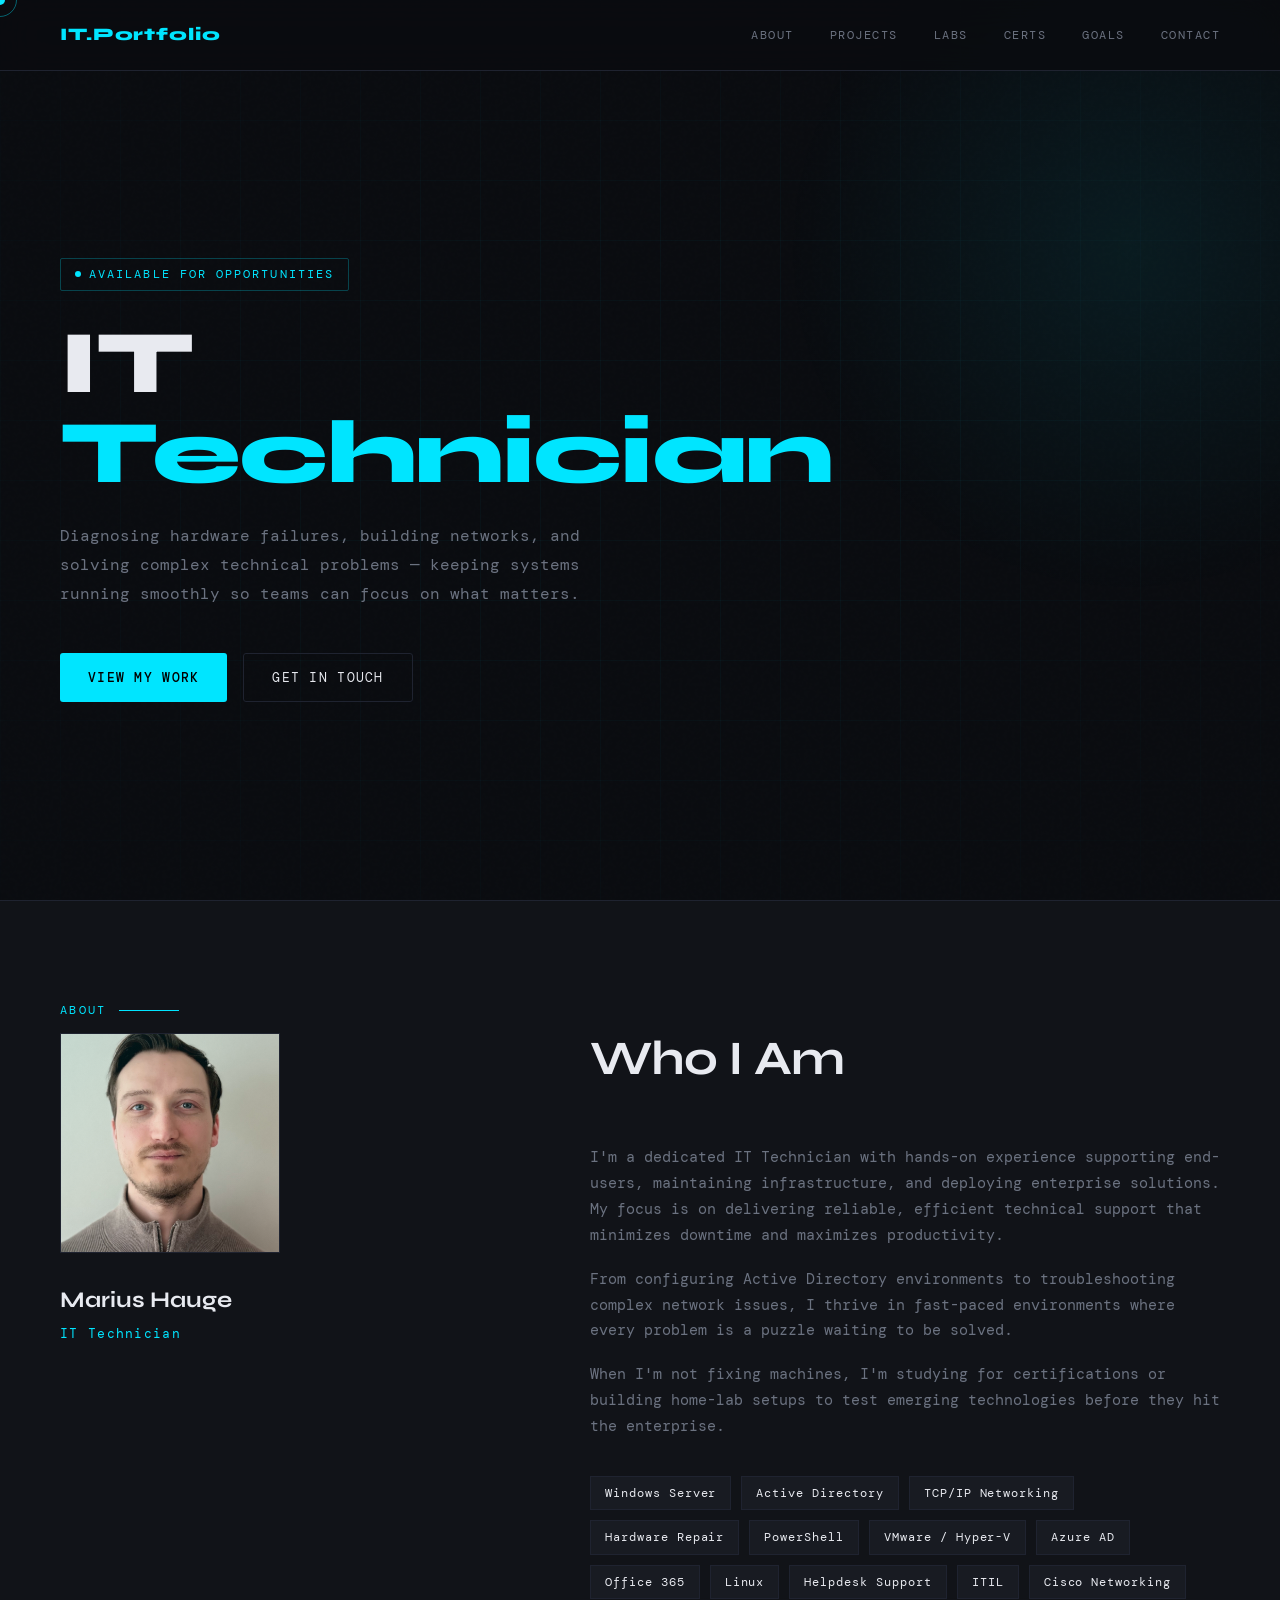
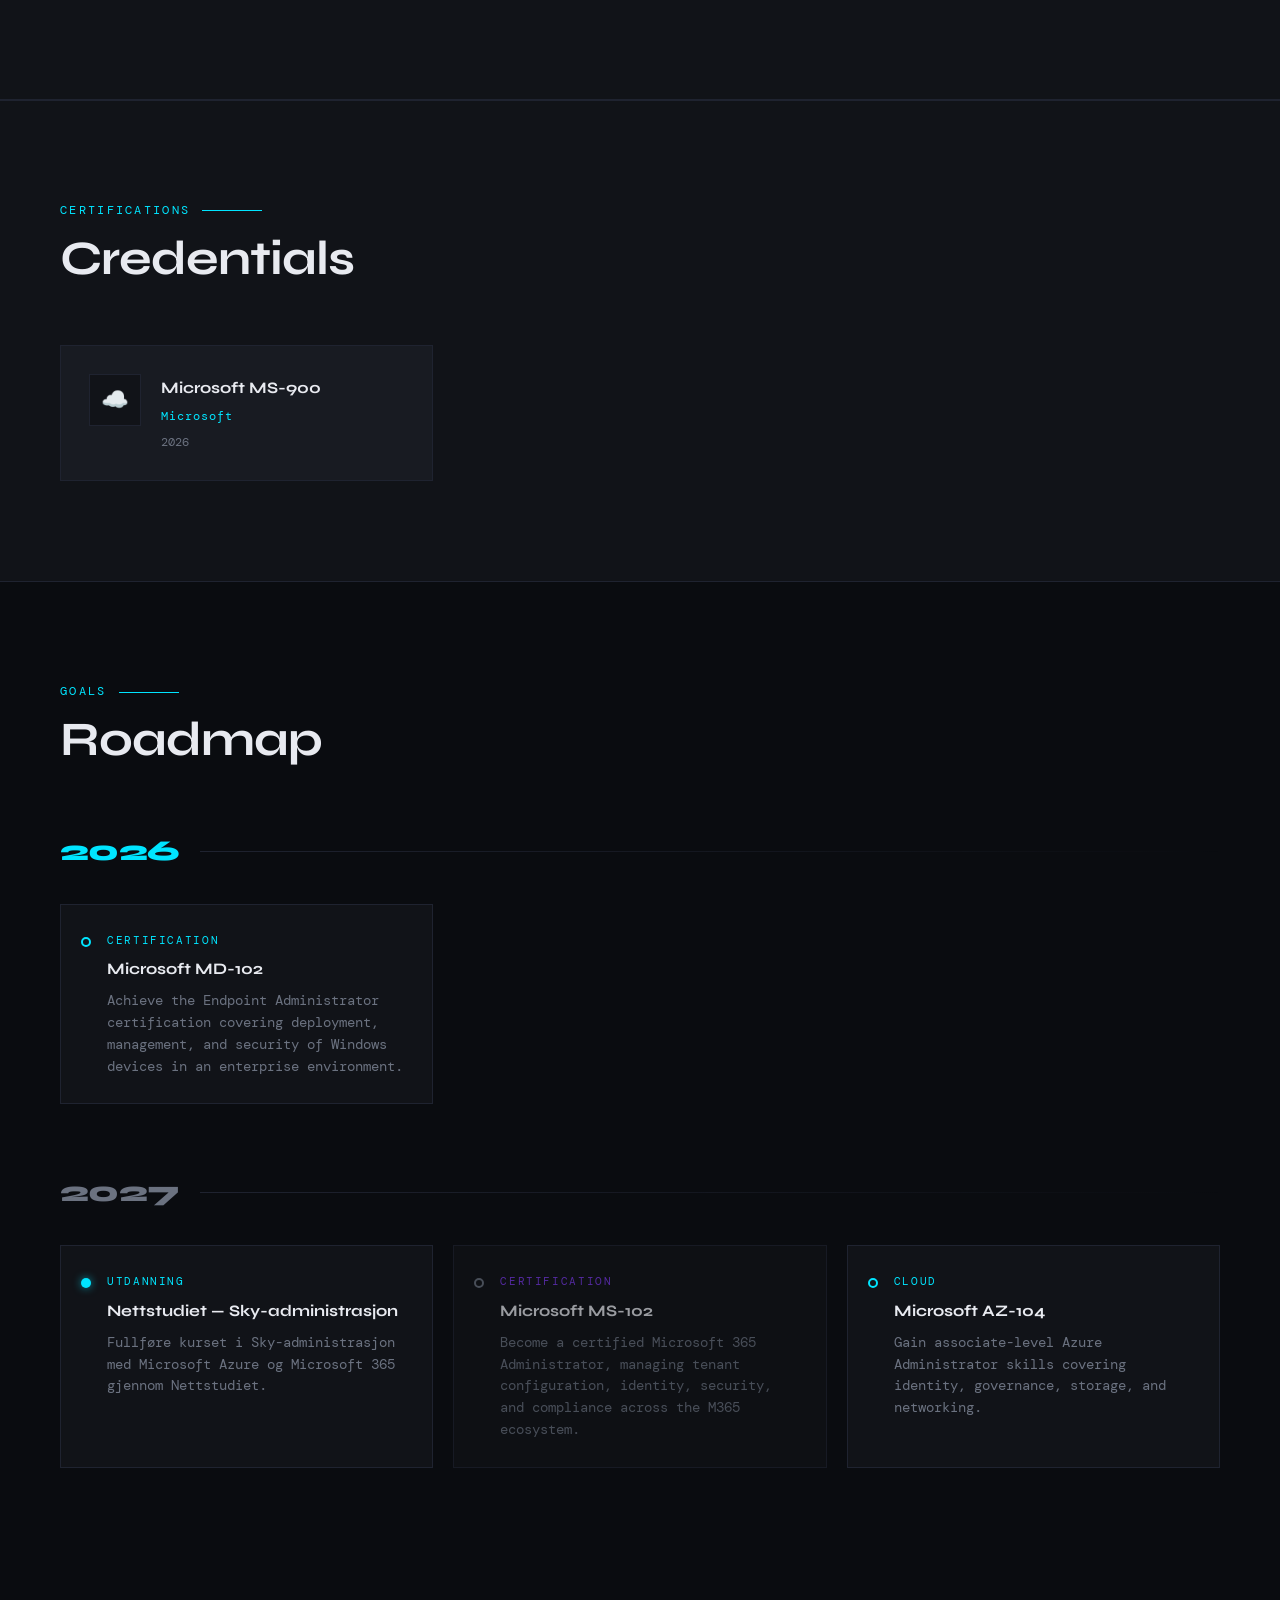
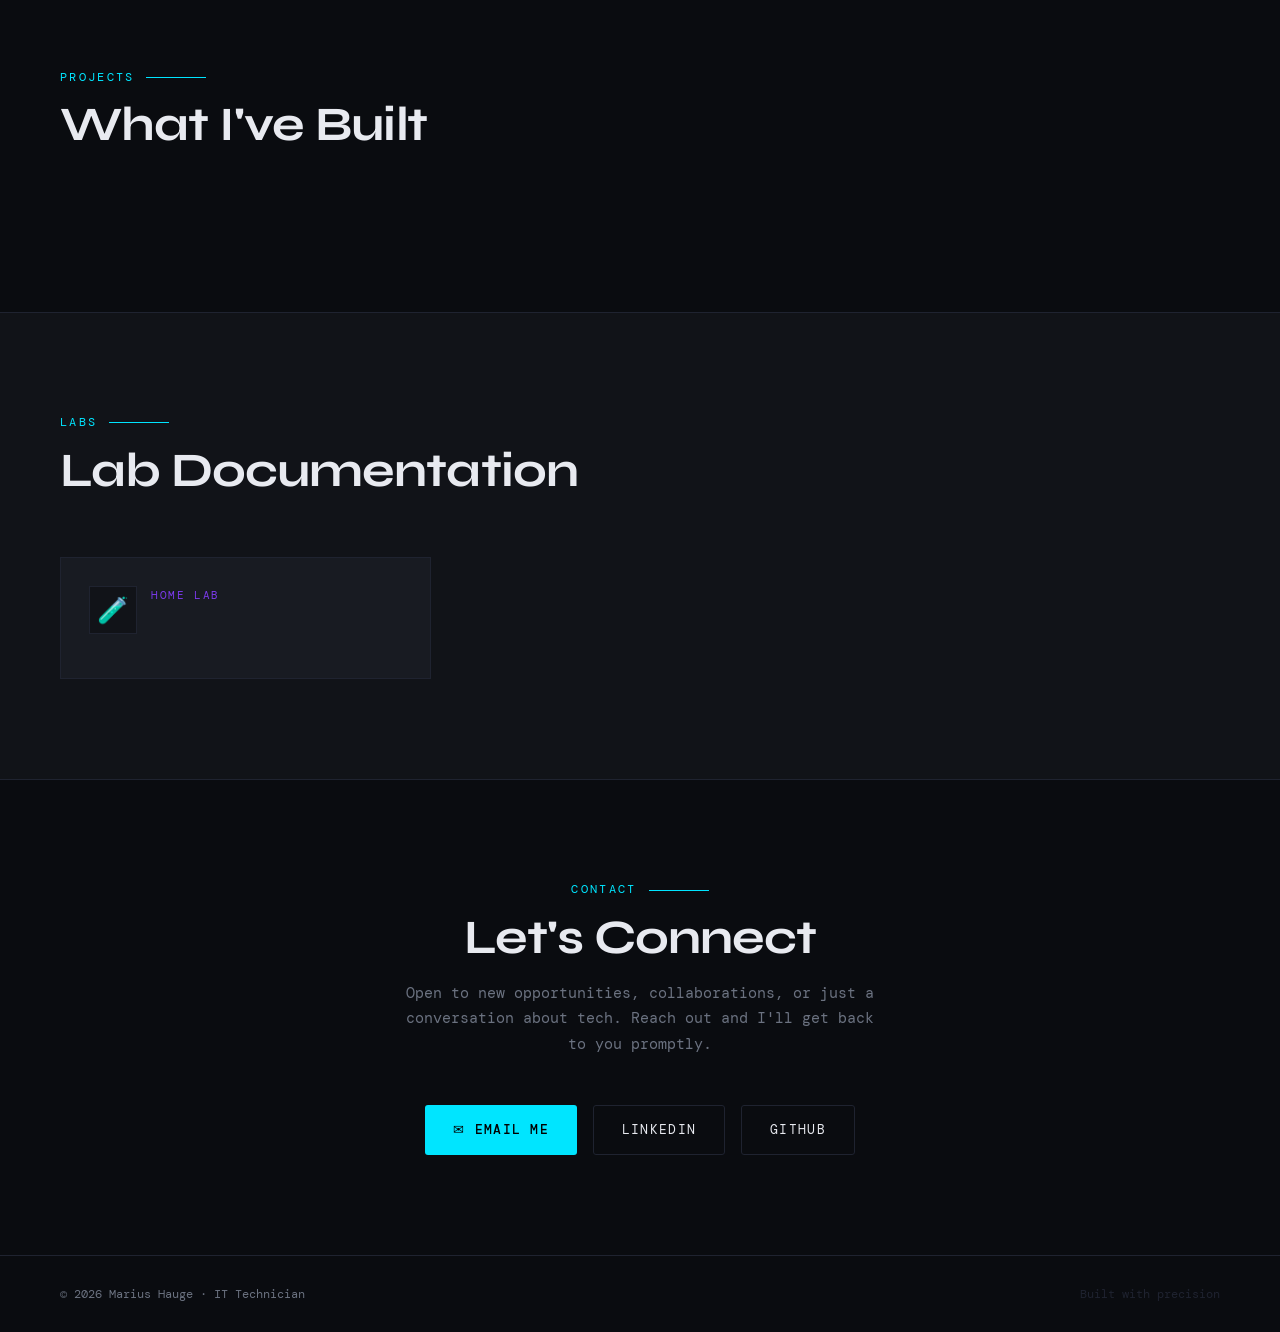
==== commit d761a522: "Add files via upload" ====
--- a/index.html
+++ b/index.html
@@ -22,8 +22,8 @@
     <div class="nav-logo">IT.Portfolio</div>
     <ul class="nav-links">
       <li><a href="#about">About</a></li>
-      <li><a href="#projects">Projects</a></li>
-      <li><a href="#labs">Labs</a></li>
+      <li><a href="projects.html">Projects</a></li>
+      <li><a href="labs.html">Labs</a></li>
       <li><a href="#certificates">Certs</a></li>
       <li><a href="#goals">Goals</a></li>
       <li><a href="#contact">Contact</a></li>
@@ -221,6 +221,15 @@
             </div>
           </div> -->
 
+        <div class="goal-card">
+          <div class="goal-status goal-status--in-progress"></div>
+          <div class="goal-body">
+          <div class="goal-category">Utdanning</div>
+          <h3>Nettstudiet — Sky-administrasjon</h3>
+          <p>Fullføre kurset i Sky-administrasjon med Microsoft Azure og Microsoft 365 gjennom Nettstudiet.</p>
+          </div>
+        </div>
+
           <div class="goal-card goal-card--future">
             <div class="goal-status goal-status--future"></div>
             <div class="goal-body">
@@ -367,16 +376,16 @@
           <div class="lab-icon">🧪</div>
           <div class="lab-meta">
             <div class="lab-category">Home Lab</div>
-            <div class="lab-date">Jan 2026</div>
+           <!-- <div class="lab-date">Jan 2026</div> -->
           </div>
         </div>
-        <h3>Your Lab Title Here</h3>
+       <!--<h3>Your Lab Title Here</h3>
         <p>Describe what you set up, what tools you used, and what you learned from this lab exercise.</p>
         <div class="lab-tags">
           <span class="lab-tag">Tag 1</span>
           <span class="lab-tag">Tag 2</span>
         </div>
-      </div>
+      </div>--> 
 
     </div>
   </section>
--- a/style.css
+++ b/style.css
@@ -438,6 +438,23 @@
   padding: 3px 10px;
 }
 
+/* PAGE HERO (Projects & Labs pages) */
+.page-hero {
+  min-height: 40vh;
+  display: flex; align-items: flex-end;
+  padding: 140px 60px 60px;
+  position: relative; overflow: hidden;
+  border-bottom: 1px solid var(--border);
+}
+.page-hero-content { position: relative; }
+.page-hero-content h1 {
+  font-size: clamp(2.5rem, 6vw, 5rem);
+  margin-bottom: 16px;
+}
+
+/* Active nav link on sub-pages */
+.nav-active { color: var(--accent) !important; }
+
 /* CONTACT */
 #contact { text-align: center; }
 #contact h2 { margin-bottom: 16px; }
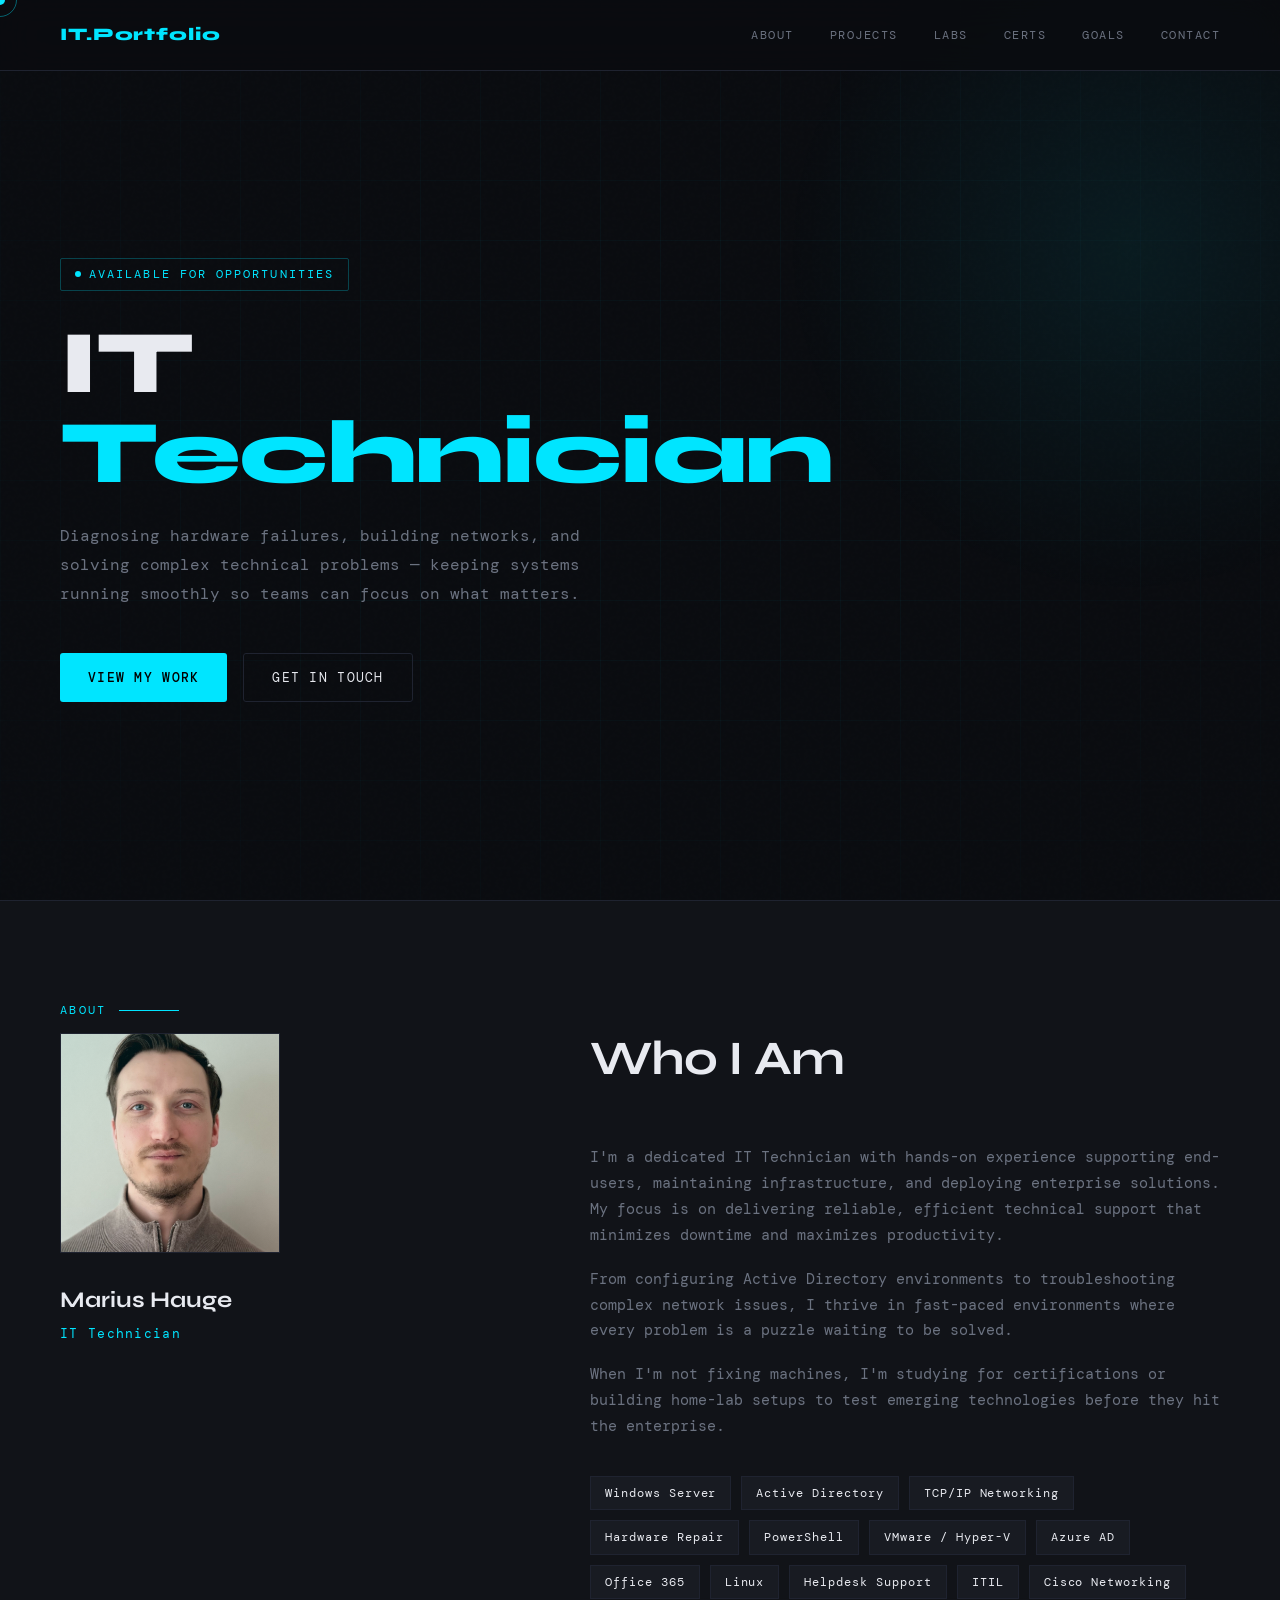
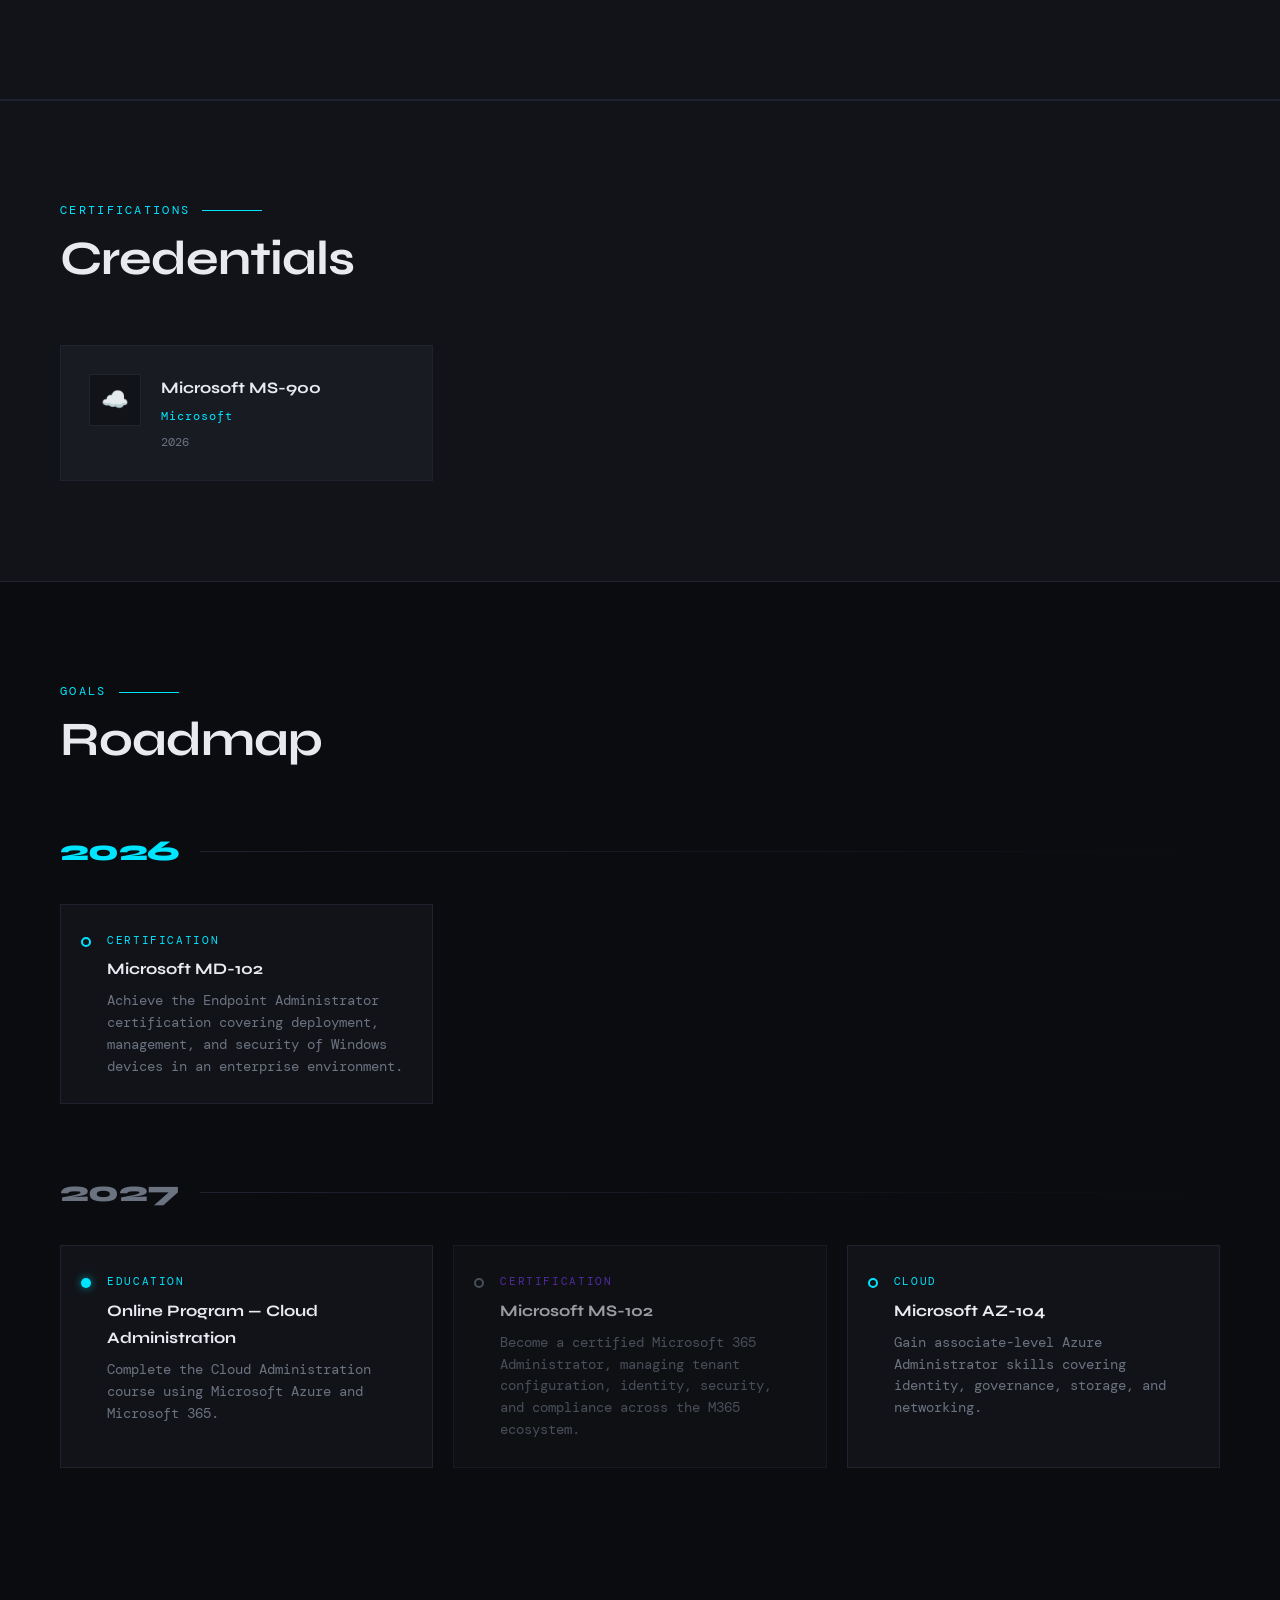
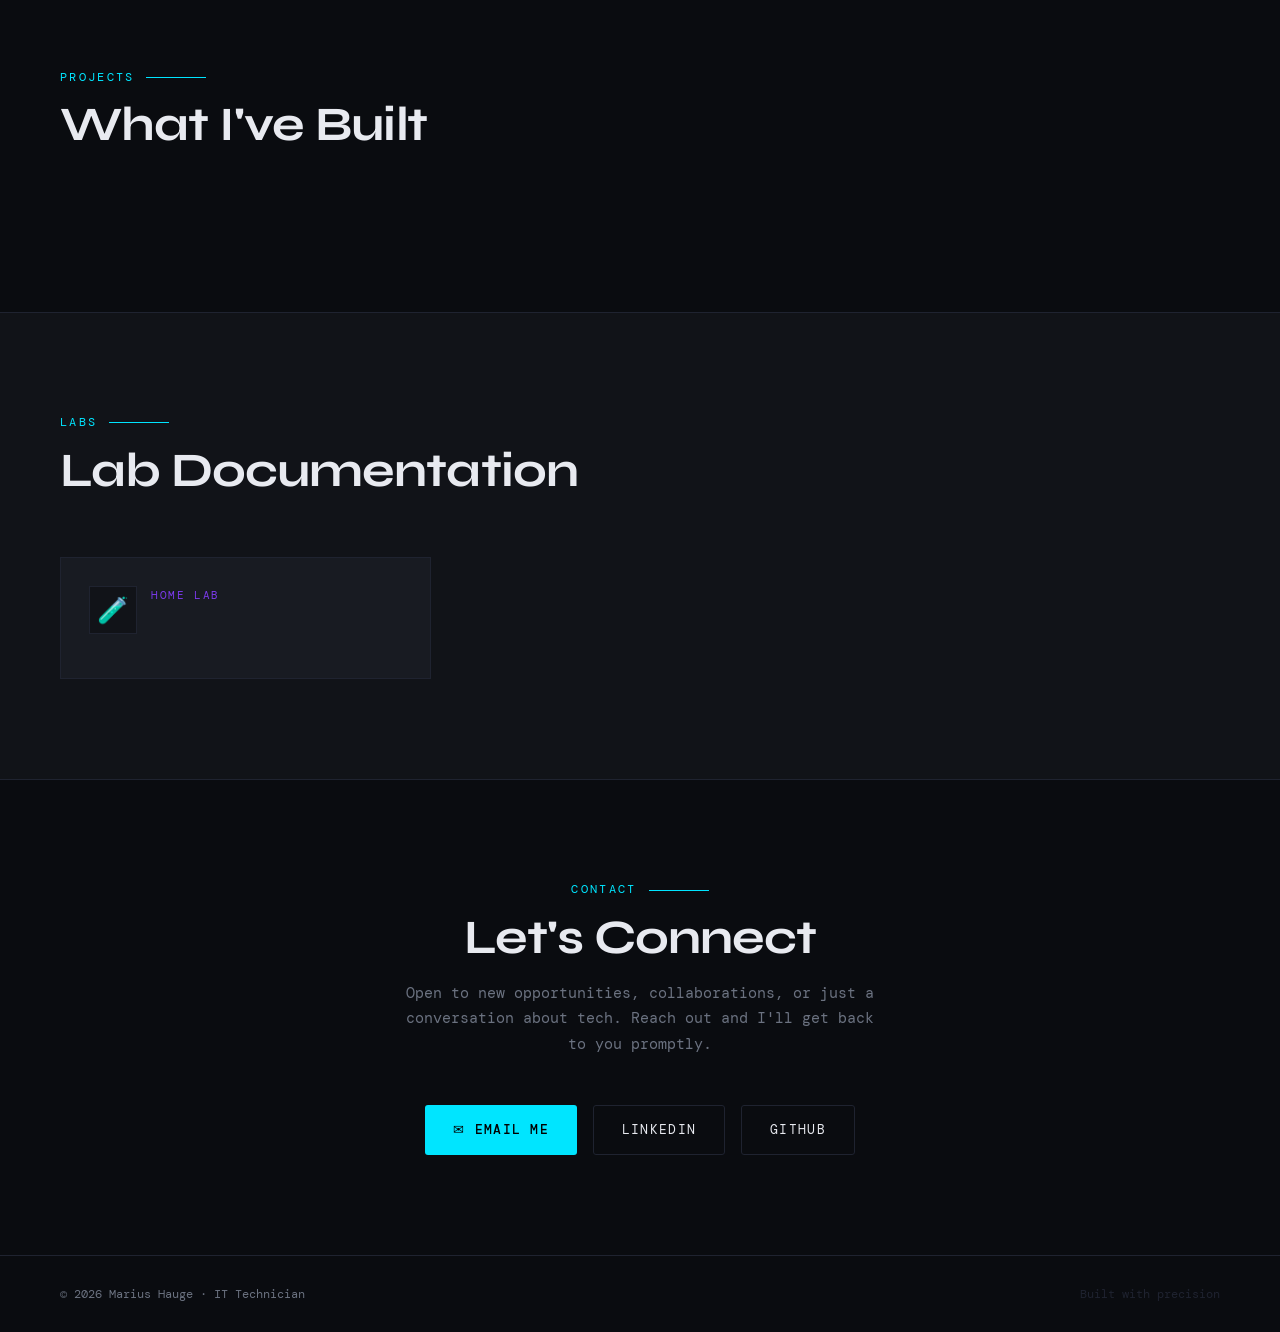
==== commit 3e70381f: "Add files via upload" ====
--- a/index.html
+++ b/index.html
@@ -224,9 +224,9 @@
         <div class="goal-card">
           <div class="goal-status goal-status--in-progress"></div>
           <div class="goal-body">
-          <div class="goal-category">Utdanning</div>
-          <h3>Nettstudiet — Sky-administrasjon</h3>
-          <p>Fullføre kurset i Sky-administrasjon med Microsoft Azure og Microsoft 365 gjennom Nettstudiet.</p>
+          <div class="goal-category">Education</div>
+          <h3>Online Program — Cloud Administration</h3>
+          <p>Complete the Cloud Administration course using Microsoft Azure and Microsoft 365.</p>
           </div>
         </div>
 
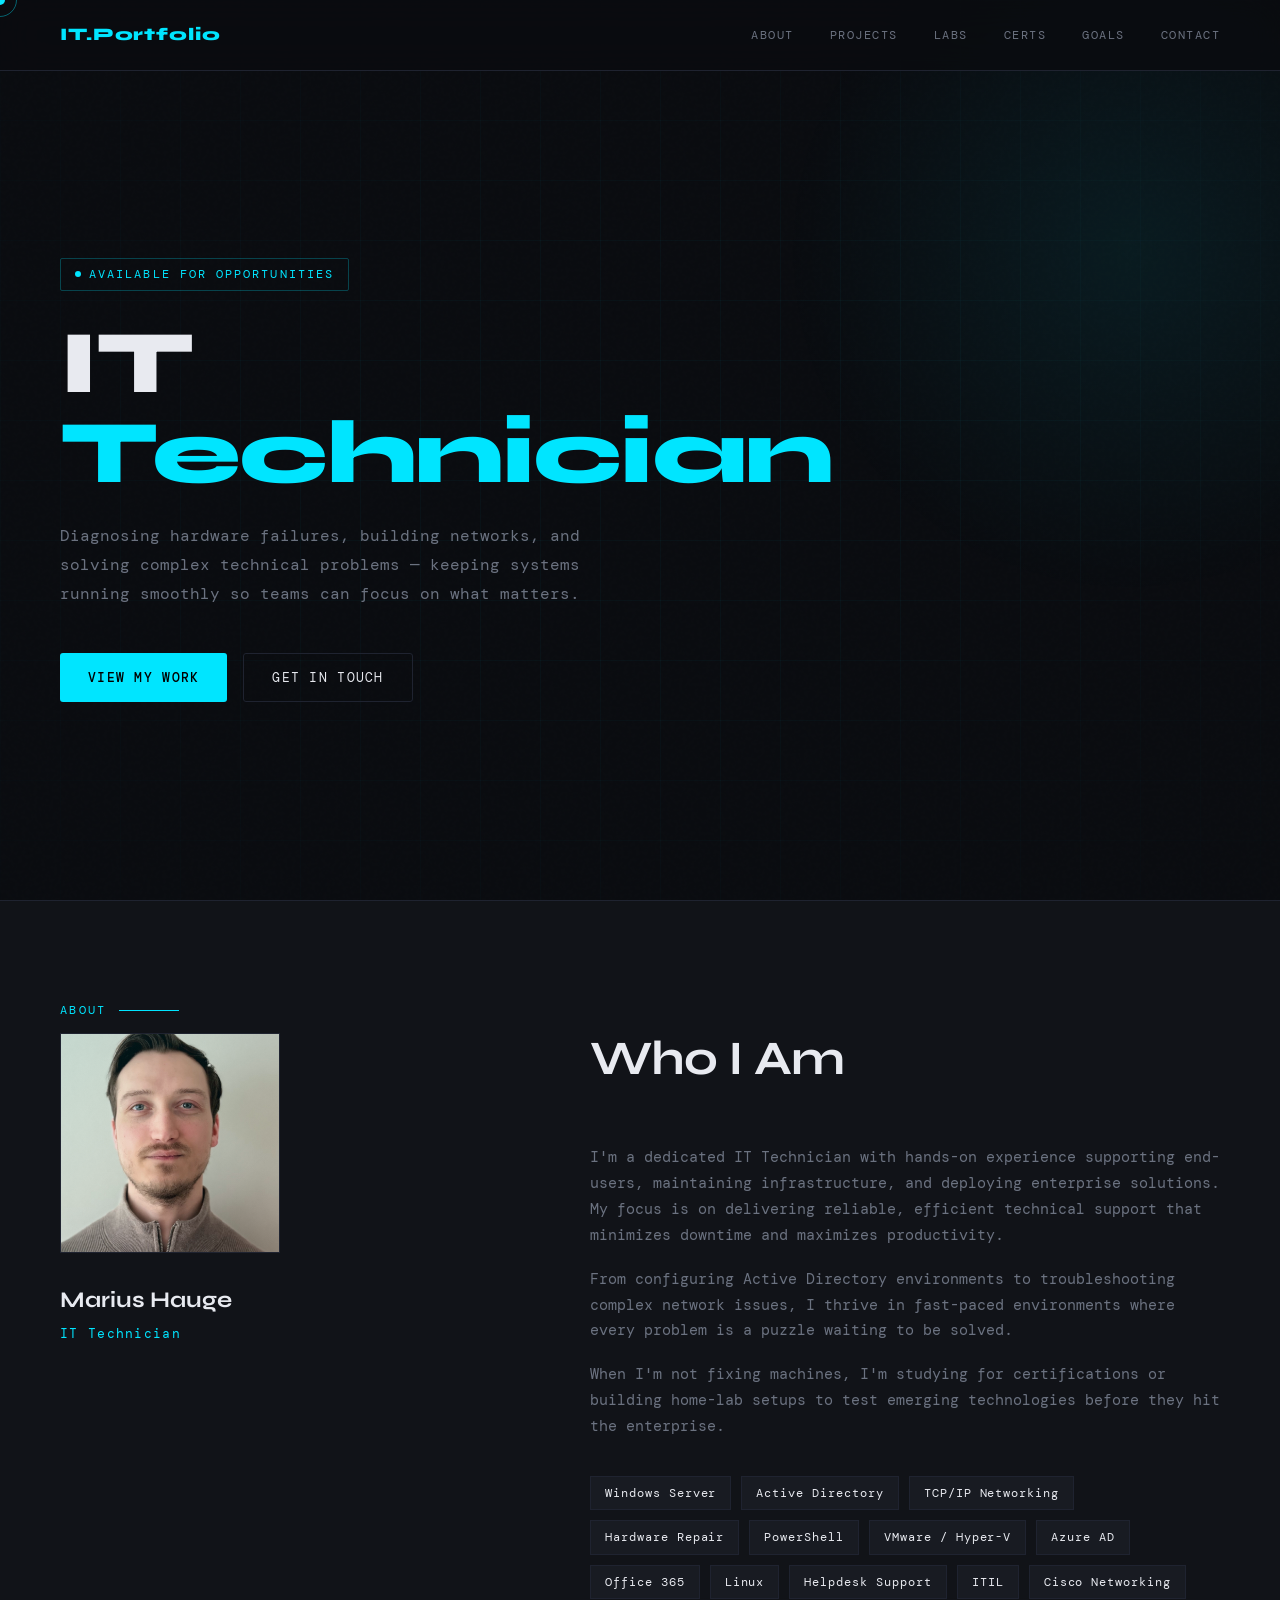
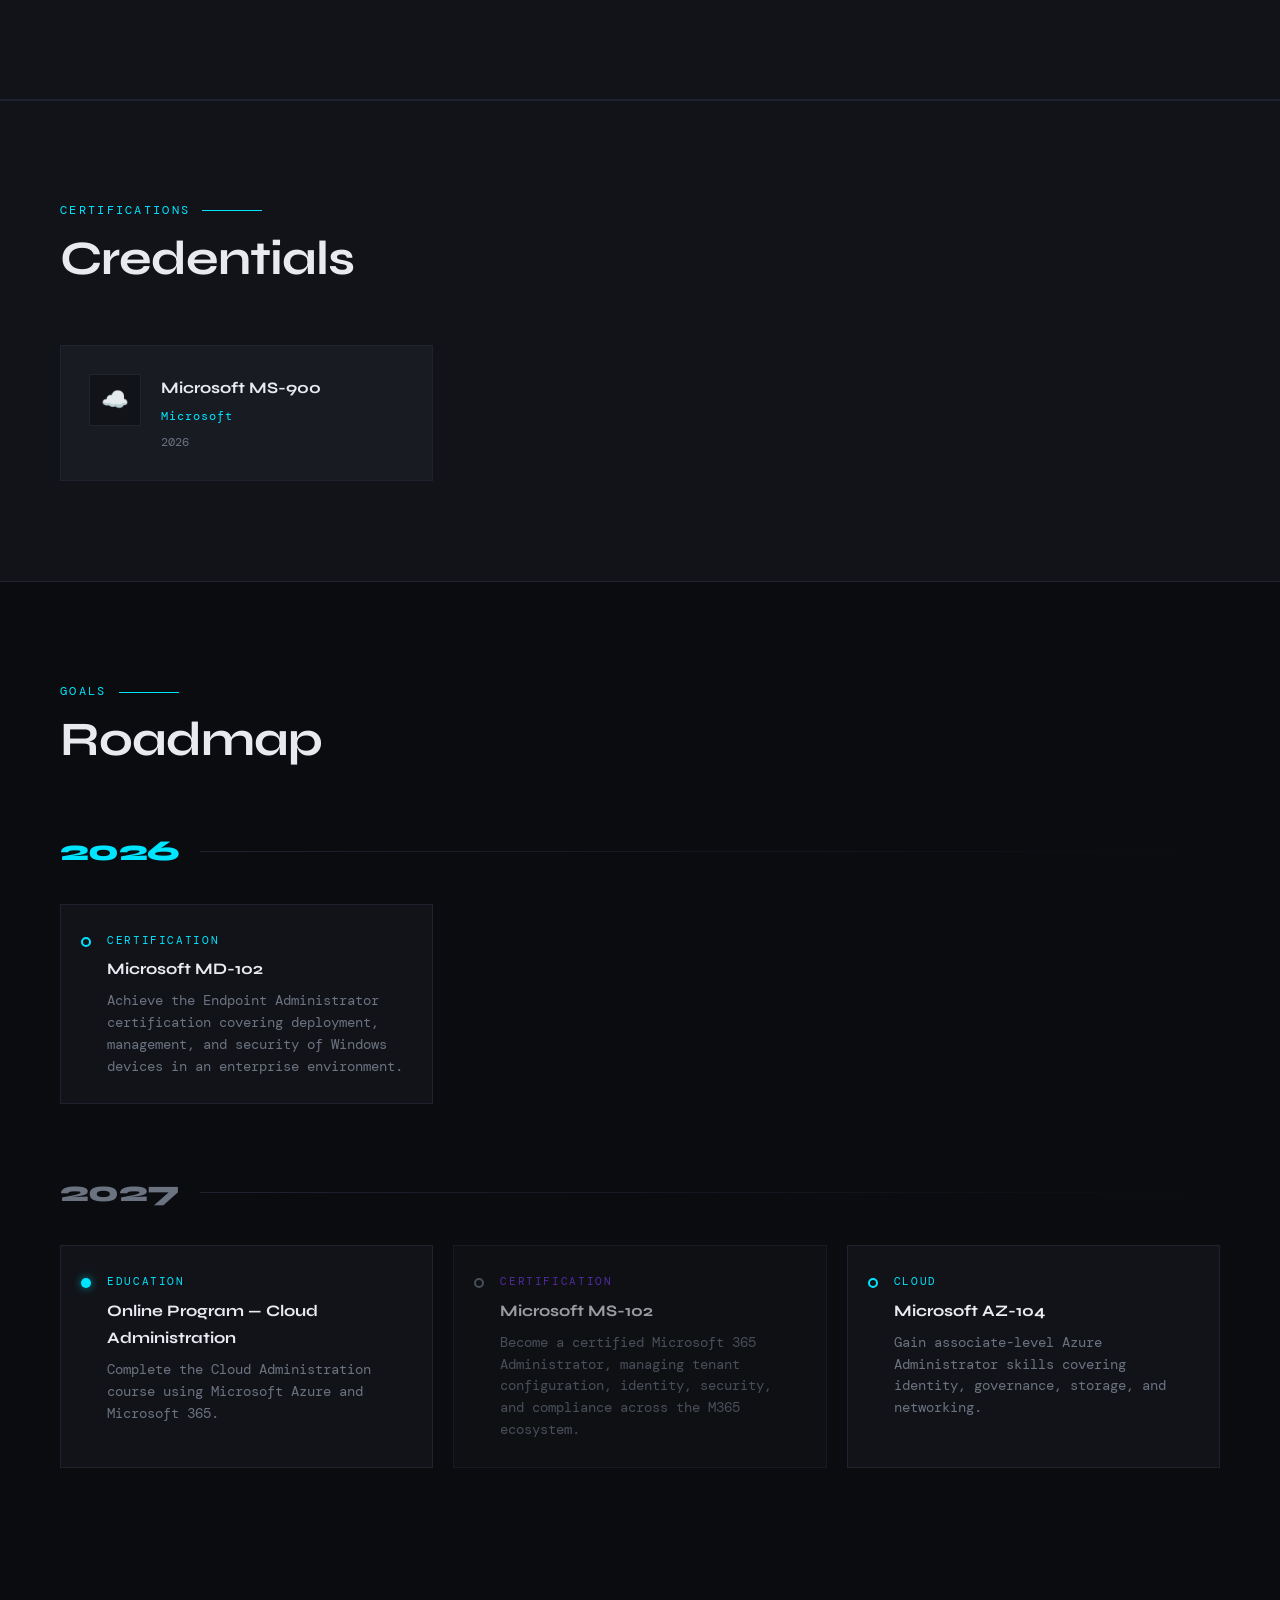
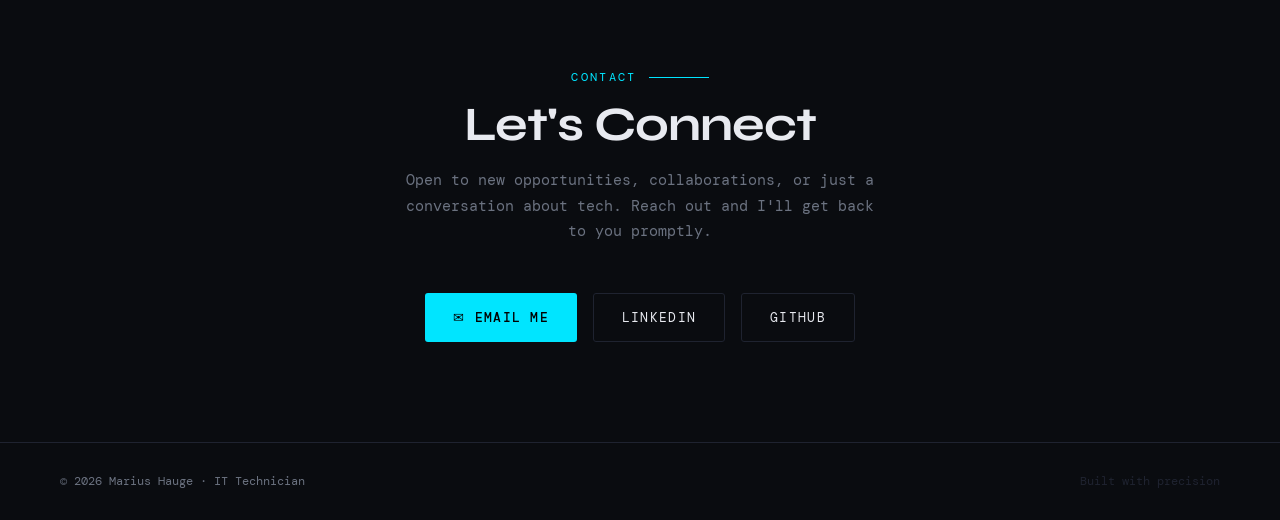
==== commit 7e714420: "Add files via upload" ====
--- a/index.html
+++ b/index.html
@@ -290,106 +290,6 @@
     </div>
   </section>
 
-   <!-- PROJECTS -->
-  <section id="projects">
-    <div class="section-label">Projects</div>
-    <h2>What I've Built</h2>
-    <div class="projects-grid">
-
-      <!-- <div class="project-card fade-up">
-        <div class="project-icon">🖧</div>
-        <h3>Office Network Overhaul</h3>
-        <p>Redesigned and deployed a complete network infrastructure for a 50-person office, including VLAN segmentation, managed switches, and a pfSense firewall — reducing latency by 40%.</p>
-        <div class="project-tags">
-          <span class="project-tag">Networking</span>
-          <span class="project-tag">pfSense</span>
-          <span class="project-tag">VLANs</span>
-        </div>
-      </div> -->
-
-      <!-- <div class="project-card fade-up">
-        <div class="project-icon">🖥️</div>
-        <h3>Windows Server Migration</h3>
-        <p>Migrated an on-premise Windows Server 2012 environment to Windows Server 2022, including Active Directory, Group Policy, and DNS/DHCP services with zero data loss.</p>
-        <div class="project-tags">
-          <span class="project-tag">Windows Server</span>
-          <span class="project-tag">Active Directory</span>
-          <span class="project-tag">Migration</span>
-        </div>
-      </div> -->
-
-      <!-- <div class="project-card fade-up">
-        <div class="project-icon">☁️</div>
-        <h3>Azure AD Hybrid Setup</h3>
-        <p>Implemented a hybrid Azure Active Directory environment syncing on-prem accounts to the cloud, enabling SSO and conditional access policies for remote workers.</p>
-        <div class="project-tags">
-          <span class="project-tag">Azure AD</span>
-          <span class="project-tag">Hybrid Cloud</span>
-          <span class="project-tag">SSO</span>
-        </div>
-      </div> -->
-
-      <!-- <div class="project-card fade-up">
-        <div class="project-icon">🔒</div>
-        <h3>Endpoint Security Rollout</h3>
-        <p>Deployed and configured Microsoft Defender for Endpoint across 200+ devices, created automated remediation playbooks and integrated with SIEM for centralized monitoring.</p>
-        <div class="project-tags">
-          <span class="project-tag">Security</span>
-          <span class="project-tag">Defender</span>
-          <span class="project-tag">SIEM</span>
-        </div>
-      </div> -->
-
-     <!-- <div class="project-card fade-up">
-        <div class="project-icon">⚙️</div>
-        <h3>PowerShell Automation Scripts</h3>
-        <p>Built a suite of PowerShell scripts for automating user provisioning/deprovisioning, PC imaging, patch reporting, and disk cleanup — saving ~8 hours of manual work weekly.</p>
-        <div class="project-tags">
-          <span class="project-tag">PowerShell</span>
-          <span class="project-tag">Automation</span>
-          <span class="project-tag">Scripting</span>
-        </div>
-      </div> -->
-
-     <!-- <div class="project-card fade-up">
-        <div class="project-icon">🏠</div>
-        <h3>Home Lab Environment</h3>
-        <p>Built a personal home lab with Proxmox virtualisation hosting multiple VMs including pfSense, Windows Server, and various Linux distros for hands-on learning and testing.</p>
-        <div class="project-tags">
-          <span class="project-tag">Proxmox</span>
-          <span class="project-tag">Virtualisation</span>
-          <span class="project-tag">Linux</span>
-        </div>
-      </div> -->
-
-    </div>
-  </section>
-
-  <!-- LABS -->
-  <section id="labs">
-    <div class="section-label">Labs</div>
-    <h2>Lab Documentation</h2>
-    <div class="labs-grid">
-
-      <div class="lab-card fade-up">
-        <div class="lab-header">
-          <div class="lab-icon">🧪</div>
-          <div class="lab-meta">
-            <div class="lab-category">Home Lab</div>
-           <!-- <div class="lab-date">Jan 2026</div> -->
-          </div>
-        </div>
-       <!--<h3>Your Lab Title Here</h3>
-        <p>Describe what you set up, what tools you used, and what you learned from this lab exercise.</p>
-        <div class="lab-tags">
-          <span class="lab-tag">Tag 1</span>
-          <span class="lab-tag">Tag 2</span>
-        </div>
-      </div>--> 
-
-    </div>
-  </section>
-
   <!-- CONTACT -->
   <section id="contact">
     <div class="section-label" style="justify-content:center">Contact</div>
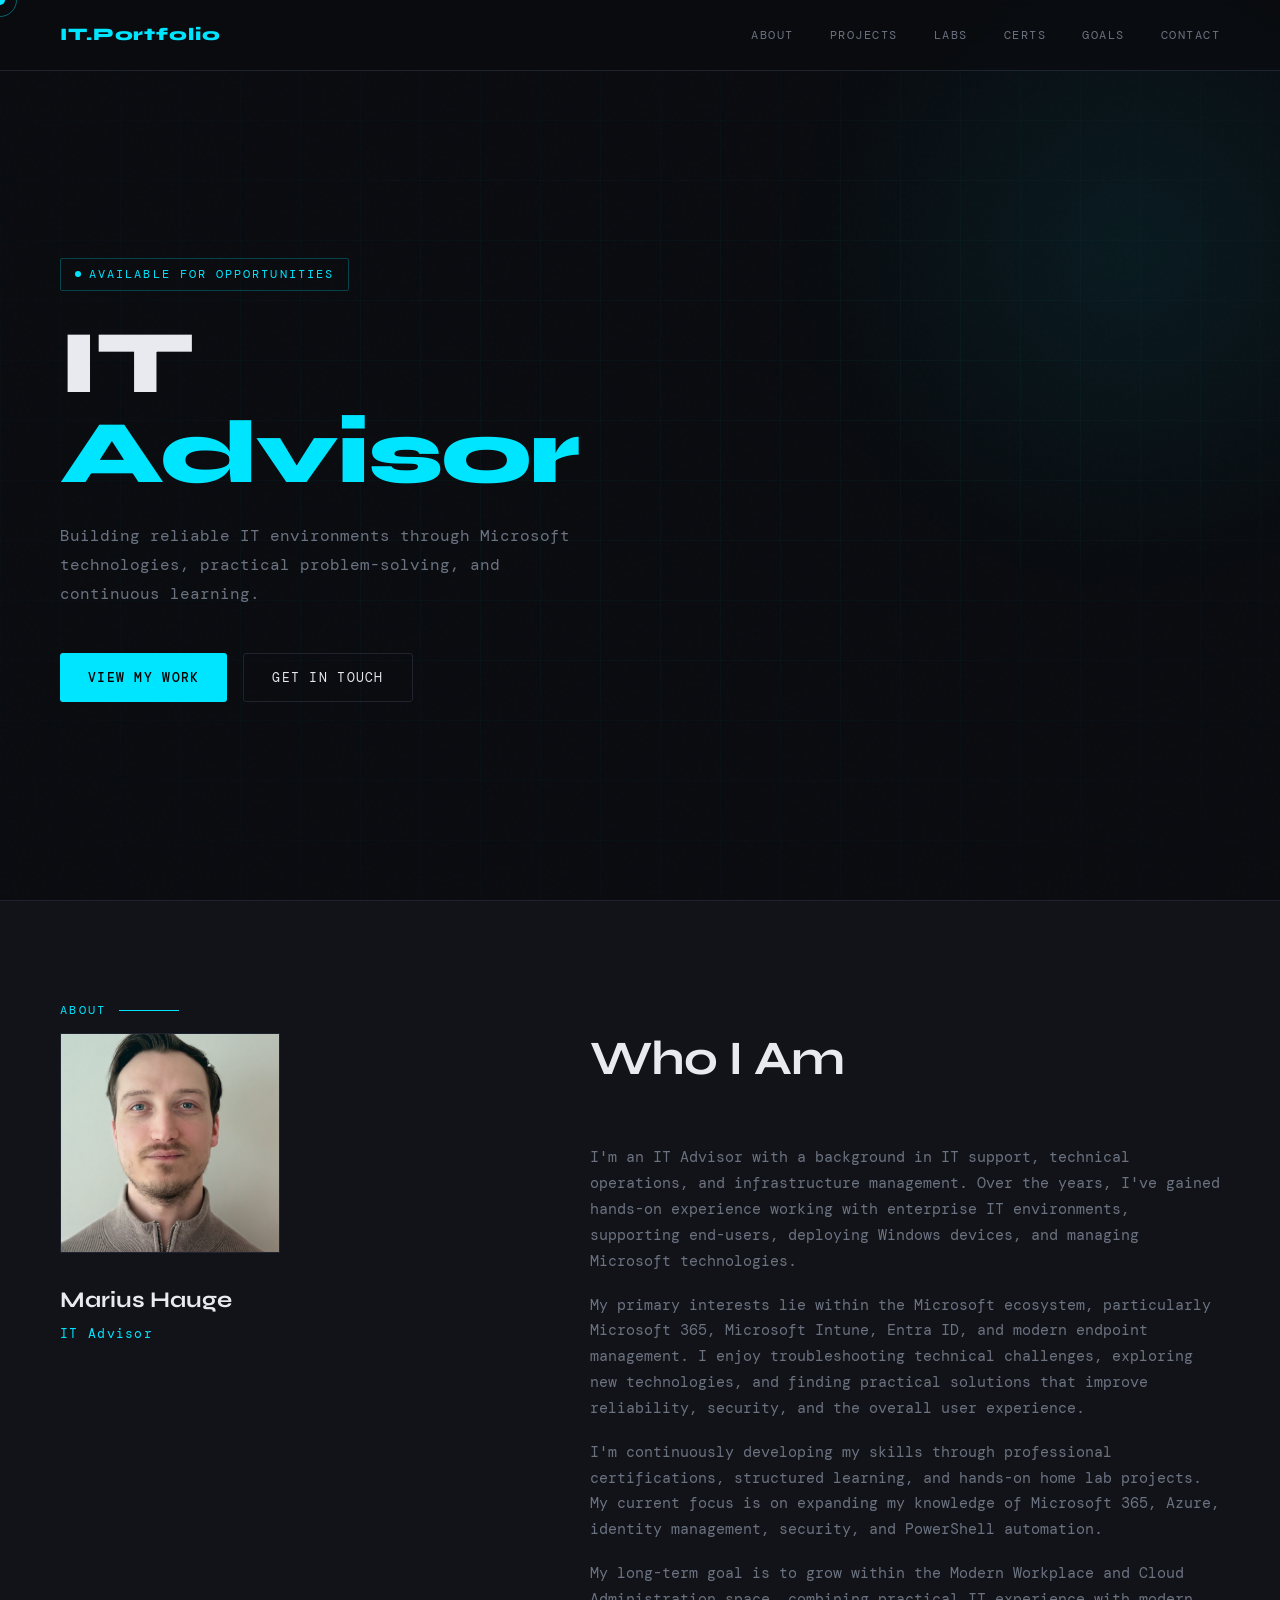
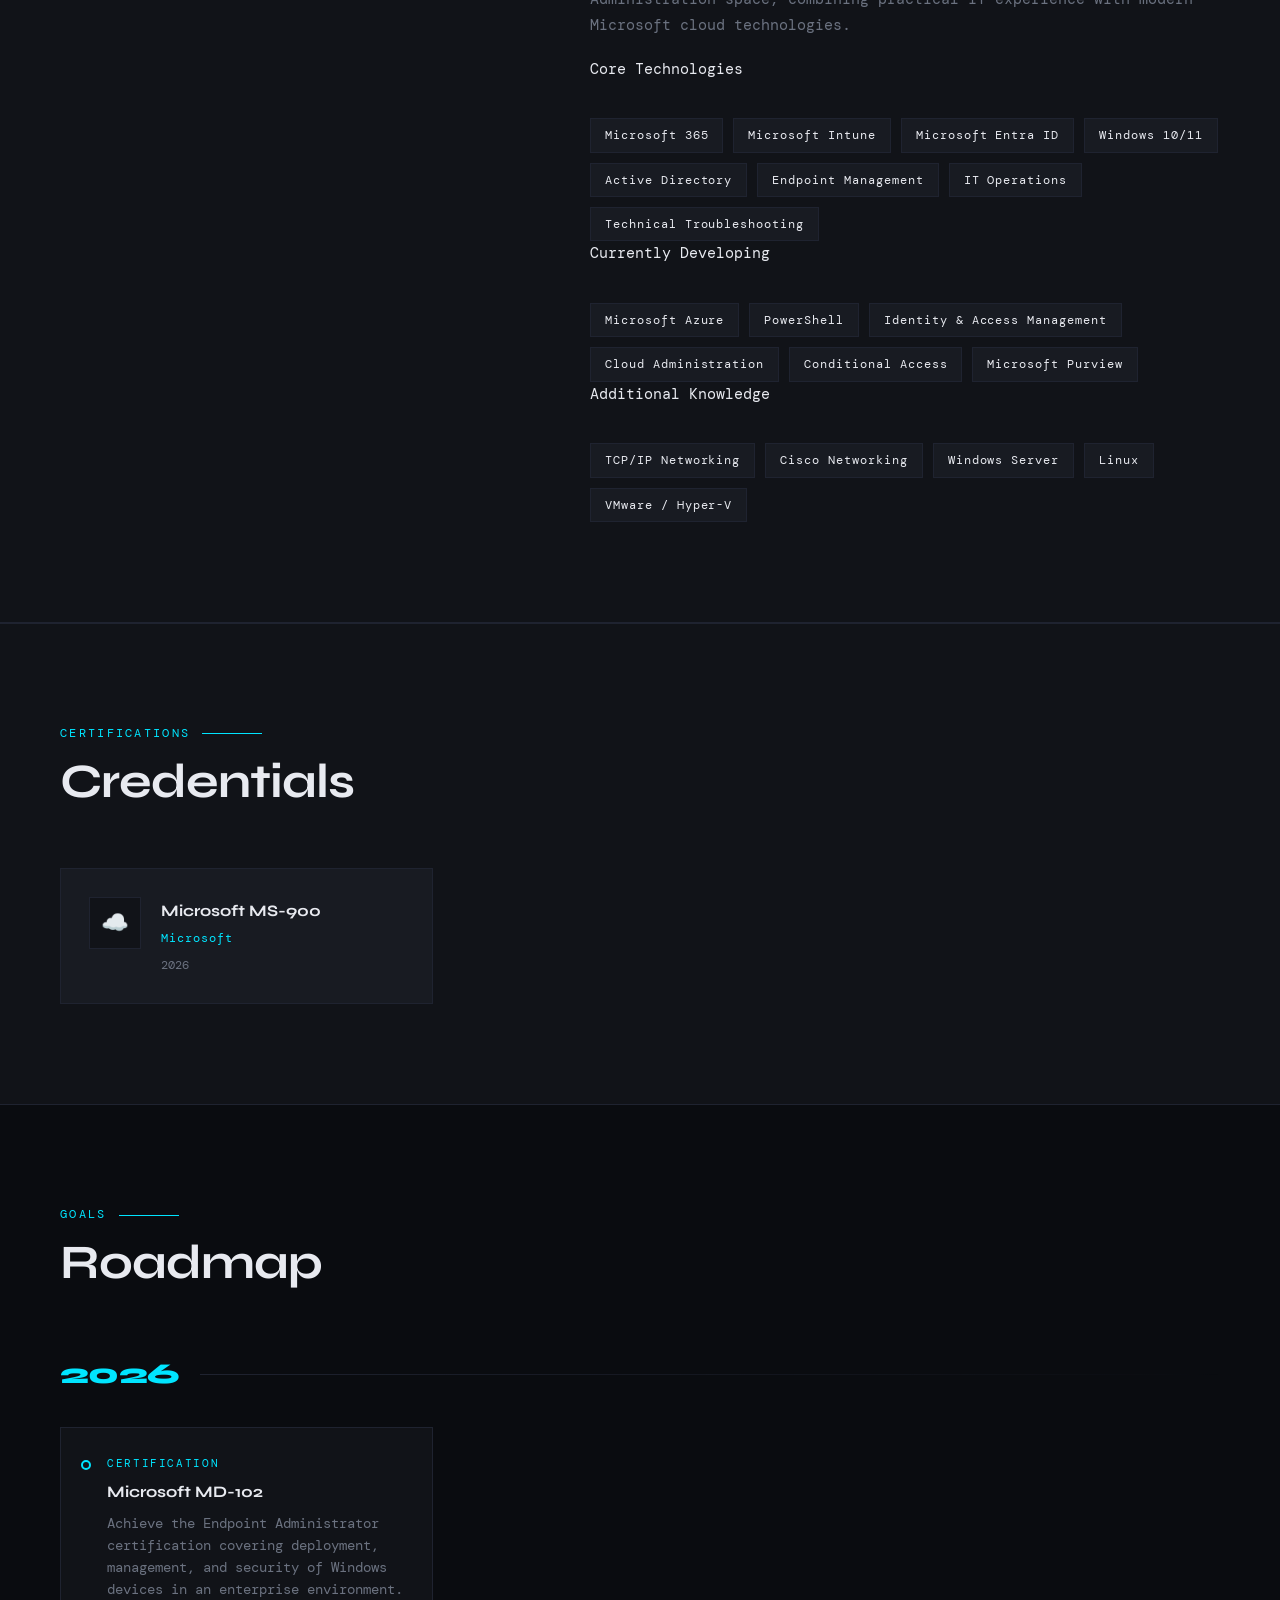
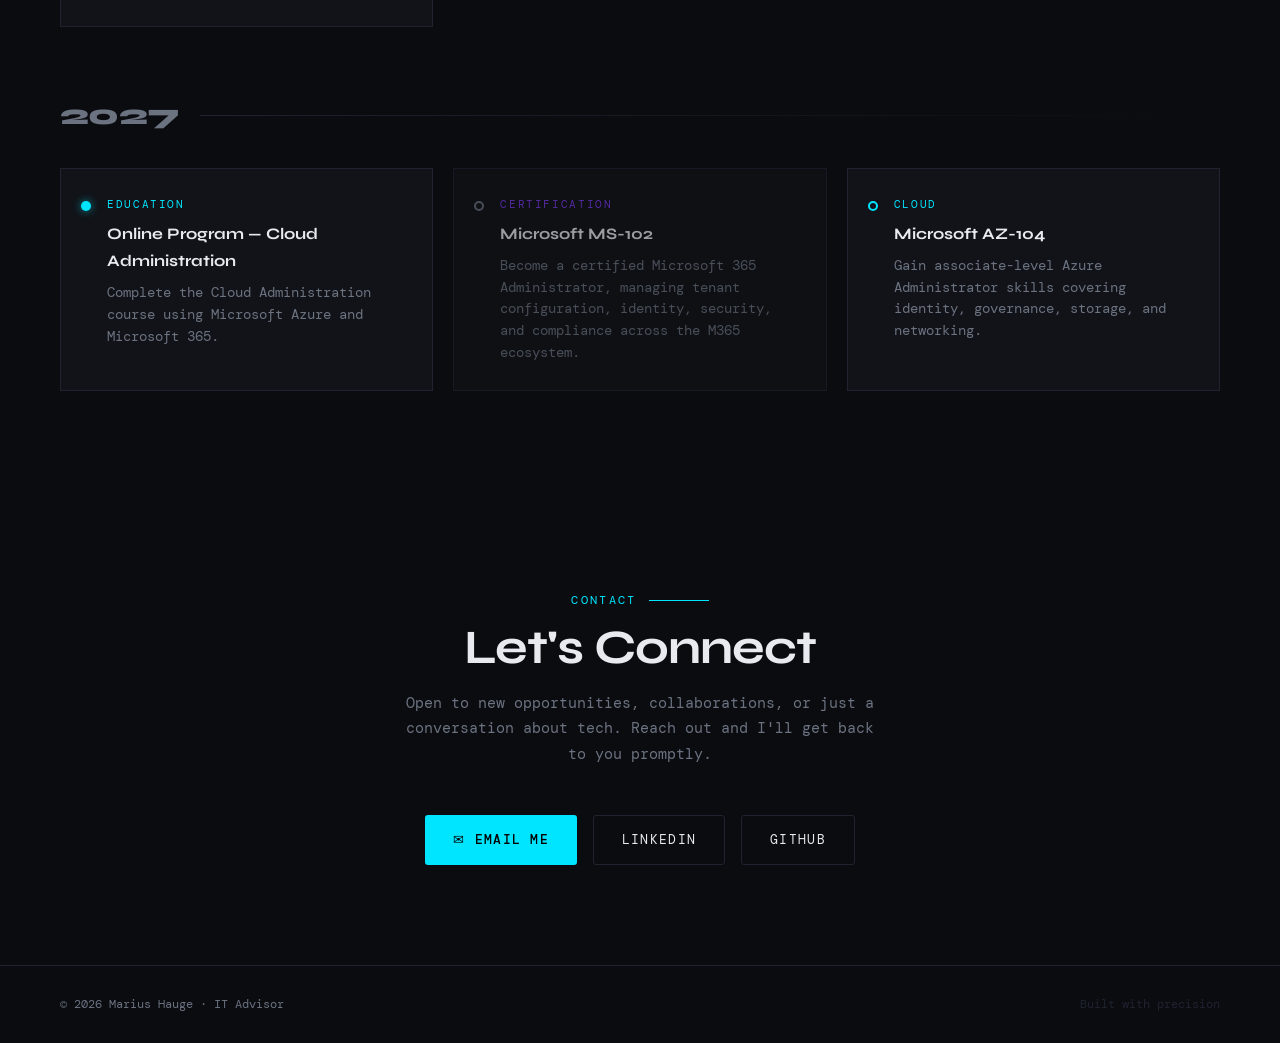
==== commit 2be5791e: "Change title from IT Technician to IT Advisor Updated job title and descriptions to reflect a transi" ====
--- a/index.html
+++ b/index.html
@@ -36,12 +36,12 @@
     <div class="hero-glow"></div>
     <div class="hero-content">
       <div class="hero-tag">Available for opportunities</div>
-      <h1>IT<br><span>Technician</span></h1>
+      <h1>IT<br><span>Advisor</span></h1>
       <p class="hero-sub">
-        Diagnosing hardware failures, building networks, and solving complex technical problems — keeping systems running smoothly so teams can focus on what matters.
+       Building reliable IT environments through Microsoft technologies, practical problem-solving, and continuous learning.
       </p>
       <div class="hero-ctas">
-        <a href="#projects" class="btn btn-primary">View My Work</a>
+        <a href="projects.html" class="btn btn-primary">View My Work</a>
         <a href="#contact" class="btn btn-ghost">Get in Touch</a>
       </div>
     </div>
@@ -56,35 +56,62 @@
           <div class="avatar-placeholder"> <img src="bilder/meg.png"> </div>
         </div>
         <div class="about-name">Marius Hauge</div>
-        <div class="about-title">IT Technician</div>
+        <div class="about-title">IT Advisor</div>
       </div>
       <div class="about-right fade-up">
         <h2>Who I Am</h2>
         <p>
-          I'm a dedicated IT Technician with hands-on experience supporting end-users, maintaining infrastructure, and deploying enterprise solutions. My focus is on delivering reliable, efficient technical support that minimizes downtime and maximizes productivity.
+         I'm an IT Advisor with a background in IT support, technical operations, and infrastructure management. Over the years, I've gained hands-on experience working with enterprise IT environments, supporting end-users, deploying Windows devices, and managing Microsoft technologies.
         </p>
         <p>
-          From configuring Active Directory environments to troubleshooting complex network issues, I thrive in fast-paced environments where every problem is a puzzle waiting to be solved.
+          My primary interests lie within the Microsoft ecosystem, particularly Microsoft 365, Microsoft Intune, Entra ID, and modern endpoint management. I enjoy troubleshooting technical challenges, exploring new technologies, and finding practical solutions that improve reliability, security, and the overall user experience.
         </p>
         <p>
-          When I'm not fixing machines, I'm studying for certifications or building home-lab setups to test emerging technologies before they hit the enterprise.
+          I'm continuously developing my skills through professional certifications, structured learning, and hands-on home lab projects. My current focus is on expanding my knowledge of Microsoft 365, Azure, identity management, security, and PowerShell automation.
         </p>
+        <p>
+          My long-term goal is to grow within the Modern Workplace and Cloud Administration space, combining practical IT experience with modern Microsoft cloud technologies.
+        </p>
+        
+      <div class="skills-groups">
+
+      <div class="skills-group">
+        <div class="skills-group-title">Core Technologies</div>
+          <div class="skills-grid">
+            <span class="skill-tag">Microsoft 365</span>
+            <span class="skill-tag">Microsoft Intune</span>
+            <span class="skill-tag">Microsoft Entra ID</span>
+            <span class="skill-tag">Windows 10/11</span>
+            <span class="skill-tag">Active Directory</span>
+            <span class="skill-tag">Endpoint Management</span>
+            <span class="skill-tag">IT Operations</span>
+            <span class="skill-tag">Technical Troubleshooting</span>
+          </div>
+         </div>
+        
+      <div class="skills-group">
+        <div class="skills-group-title">Currently Developing</div>
         <div class="skills-grid">
-          <span class="skill-tag">Windows Server</span>
-          <span class="skill-tag">Active Directory</span>
-          <span class="skill-tag">TCP/IP Networking</span>
-          <span class="skill-tag">Hardware Repair</span>
-          <span class="skill-tag">PowerShell</span>
-          <span class="skill-tag">VMware / Hyper-V</span>
-          <span class="skill-tag">Azure AD</span>
-          <span class="skill-tag">Office 365</span>
-          <span class="skill-tag">Linux</span>
-          <span class="skill-tag">Helpdesk Support</span>
-          <span class="skill-tag">ITIL</span>
-          <span class="skill-tag">Cisco Networking</span>
-        </div>
-      </div>
-    </div>
+          <span class="skill-tag skill-tag--developing">Microsoft Azure</span>
+          <span class="skill-tag skill-tag--developing">PowerShell</span>
+          <span class="skill-tag skill-tag--developing">Identity & Access Management</span>
+          <span class="skill-tag skill-tag--developing">Cloud Administration</span>
+          <span class="skill-tag skill-tag--developing">Conditional Access</span>
+          <span class="skill-tag skill-tag--developing">Microsoft Purview</span>
+        </div>
+      </div>
+        
+        <div class="skills-group">
+          <div class="skills-group-title">Additional Knowledge</div>
+          <div class="skills-grid">
+            <span class="skill-tag">TCP/IP Networking</span>
+            <span class="skill-tag">Cisco Networking</span>
+            <span class="skill-tag">Windows Server</span>
+            <span class="skill-tag">Linux</span>
+            <span class="skill-tag">VMware / Hyper-V</span>
+           </div>
+         </div>
+      </div>
   </section>
 
 
@@ -306,7 +333,7 @@
 
   <!-- FOOTER -->
   <footer>
-    <span>© 2026 Marius Hauge · IT Technician</span>
+    <span>© 2026 Marius Hauge · IT Advisor</span>
     <span style="color: var(--border)">Built with precision</span>
   </footer>
 
